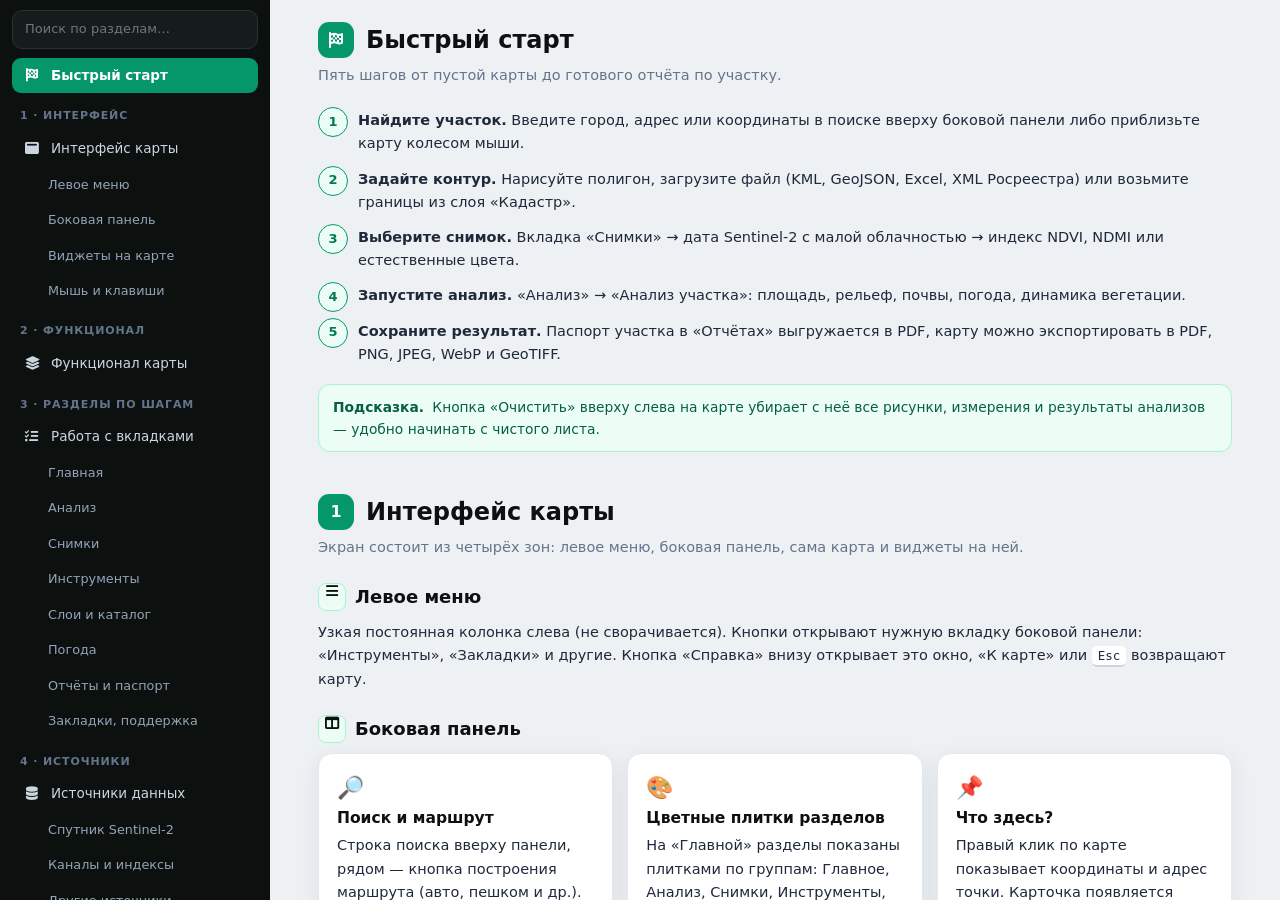
==== help.html @ 12c801a3 "Add files via upload" ====
<!DOCTYPE html>
<html lang="ru">
<head>
<meta charset="UTF-8">
<meta name="viewport" content="width=device-width, initial-scale=1">
<title>Справка — TerraClass</title>
<link rel="stylesheet" href="https://cdnjs.cloudflare.com/ajax/libs/font-awesome/6.4.0/css/all.min.css">
<link rel="stylesheet" href="help.css">
</head>
<body>
<div class="h-layout">

<!-- МЕНЮ ПО БЛОКАМ -->
<nav class="h-nav" id="hNav">
    <div class="h-sbox"><input class="h-search" id="hSearch" type="search" placeholder="Поиск по разделам…" autocomplete="off"></div>
    <a href="#start"><b><i class="fas fa-flag-checkered"></i></b>Быстрый старт</a>
    <div class="h-group">1 · Интерфейс</div>
    <a href="#ui"><b><i class="fas fa-window-maximize"></i></b>Интерфейс карты</a>
    <a class="sub" href="#ui-rail">Левое меню</a>
    <a class="sub" href="#ui-panel">Боковая панель</a>
    <a class="sub" href="#ui-widgets">Виджеты на карте</a>
    <a class="sub" href="#ui-mouse">Мышь и клавиши</a>
    <div class="h-group">2 · Функционал</div>
    <a href="#func"><b><i class="fas fa-layer-group"></i></b>Функционал карты</a>
    <div class="h-group">3 · Разделы по шагам</div>
    <a href="#steps"><b><i class="fas fa-list-check"></i></b>Работа с вкладками</a>
    <a class="sub" href="#st-main">Главная</a>
    <a class="sub" href="#st-analysis">Анализ</a>
    <a class="sub" href="#st-images">Снимки</a>
    <a class="sub" href="#st-tools">Инструменты</a>
    <a class="sub" href="#st-layers">Слои и каталог</a>
    <a class="sub" href="#st-weather">Погода</a>
    <a class="sub" href="#st-reports">Отчёты и паспорт</a>
    <a class="sub" href="#st-bm">Закладки, поддержка</a>
    <div class="h-group">4 · Источники</div>
    <a href="#src"><b><i class="fas fa-database"></i></b>Источники данных</a>
    <a class="sub" href="#src-s2">Спутник Sentinel-2</a>
    <a class="sub" href="#src-bands">Каналы и индексы</a>
    <a class="sub" href="#src-other">Другие источники</a>
    <a class="sub" href="#src-trust">Надёжность</a>
    <div class="h-group">5 · Классификация</div>
    <a href="#cls"><b><i class="fas fa-wheat-awn"></i></b>Классификация</a>
    <div class="h-group">Дополнительно</div>
    <a href="#keys"><b><i class="fas fa-keyboard"></i></b>Горячие клавиши</a>
    <a href="#files"><b><i class="fas fa-file-import"></i></b>Форматы файлов</a>
    <a href="#tips"><b><i class="fas fa-lightbulb"></i></b>Советы и типичные ошибки</a>
    <a href="#faq"><b><i class="fas fa-circle-question"></i></b>Вопросы и ответы</a>
    <a href="#gloss"><b><i class="fas fa-spell-check"></i></b>Словарь терминов</a>
</nav>

<main class="h-main" id="hMain">

<!-- БЫСТРЫЙ СТАРТ -->
<section class="h-sec" id="start">
    <h2><span class="n"><i class="fas fa-flag-checkered"></i></span>Быстрый старт</h2>
    <p class="h-lead">Пять шагов от пустой карты до готового отчёта по участку.</p>
    <ol class="h-steps">
        <li><b>Найдите участок.</b> Введите город, адрес или координаты в поиске вверху боковой панели либо приблизьте карту колесом мыши.</li>
        <li><b>Задайте контур.</b> Нарисуйте полигон, загрузите файл (KML, GeoJSON, Excel, XML Росреестра) или возьмите границы из слоя «Кадастр».</li>
        <li><b>Выберите снимок.</b> Вкладка «Снимки» → дата Sentinel-2 с малой облачностью → индекс NDVI, NDMI или естественные цвета.</li>
        <li><b>Запустите анализ.</b> «Анализ» → «Анализ участка»: площадь, рельеф, почвы, погода, динамика вегетации.</li>
        <li><b>Сохраните результат.</b> Паспорт участка в «Отчётах» выгружается в PDF, карту можно экспортировать в PDF, PNG, JPEG, WebP и GeoTIFF.</li>
    </ol>
    <div class="h-tip"><b>Подсказка.</b> Кнопка «Очистить» вверху слева на карте убирает с неё все рисунки, измерения и результаты анализов — удобно начинать с чистого листа.</div>
</section>

<!-- 1. ИНТЕРФЕЙС -->
<section class="h-sec" id="ui">
    <h2><span class="n">1</span>Интерфейс карты</h2>
    <p class="h-lead">Экран состоит из четырёх зон: левое меню, боковая панель, сама карта и виджеты на ней.</p>

    <h3 class="h-sub" id="ui-rail"><i class="fas fa-bars">&#8203;</i>Левое меню</h3>
    <p>Узкая постоянная колонка слева (не сворачивается). Кнопки открывают нужную вкладку боковой панели: «Инструменты», «Закладки» и другие. Кнопка «Справка» внизу открывает это окно, «К карте» или <kbd>Esc</kbd> возвращают карту.</p>

    <h3 class="h-sub" id="ui-panel"><i class="fas fa-table-columns">&#8203;</i>Боковая панель</h3>
    <div class="h-grid">
        <div class="h-card"><span class="h-ic">🔎</span><h3>Поиск и маршрут</h3><p>Строка поиска вверху панели, рядом — кнопка построения маршрута (авто, пешком и др.). Там, где нет дорог, маршрут достраивается прямой пунктирной линией.</p></div>
        <div class="h-card"><span class="h-ic">🎨</span><h3>Цветные плитки разделов</h3><p>На «Главной» разделы показаны плитками по группам: Главное, Анализ, Снимки, Инструменты, Слои, Каталог данных, Погода. После выбора плитки остаётся стрелка «назад».</p></div>
        <div class="h-card"><span class="h-ic">📌</span><h3>Что здесь?</h3><p>Правый клик по карте показывает координаты и адрес точки. Карточка появляется только для выбранной точки и исчезает при следующем щелчке.</p></div>
        <div class="h-card"><span class="h-ic">💬</span><h3>Подсказки</h3><p>Слайды подсказок закреплены внизу панели, выноски на элементах карты можно отключить («Поддержка» → «Показывать всплывающие подсказки»).</p></div>
    </div>

    <h3 class="h-sub" id="ui-widgets"><i class="fas fa-sliders">&#8203;</i>Виджеты на карте</h3>
    <div class="h-tw"><table>
        <tr><th>Где</th><th>Элемент</th><th>Что делает</th></tr>
        <tr><td>Вверху слева</td><td>Очистить</td><td>Убирает с карты рисунки, измерения, результаты анализов</td></tr>
        <tr><td>Вверху слева</td><td>Рисование, Измерения</td><td>Рисование открывает «Инструменты» → рисование; измерения — длина и площадь по кликам</td></tr>
        <tr><td>Справа</td><td>Подложки</td><td>Базовые карты, спутник, аналитические подложки (в т. ч. индекс пашни)</td></tr>
        <tr><td>Справа</td><td>Шторка</td><td>Делит карту на две части с разными подложками для сравнения</td></tr>
        <tr><td>Справа</td><td>3D / 2D</td><td>Объёмный режим: рельеф, здания OSM, деревья, 3D-модели</td></tr>
        <tr><td>Справа</td><td>Сетка координат, поделиться, полный экран</td><td>Сетка с настраиваемым шагом; ссылка на текущий экстент; полноэкранный режим (боковая панель остаётся доступной)</td></tr>
        <tr><td>Угол карты</td><td>Мини-карта, север, масштаб</td><td>Мини-карта по умолчанию свёрнута; стрелка севера сбрасывает поворот</td></tr>
        <tr><td>У названия города</td><td>Температура и значок погоды</td><td>Текущая погода в центре экстента</td></tr>
    </table></div>

    <h3 class="h-sub" id="ui-mouse"><i class="fas fa-computer-mouse">&#8203;</i>Мышь и клавиши</h3>
    <p>Основное — ниже. Полный список клавиш — в разделе <a href="#keys">«Горячие клавиши»</a>.</p>
    <div class="h-tw"><table>
        <tr><th>Действие</th><th>Результат</th></tr>
        <tr><td>Колесо мыши</td><td>Масштаб</td></tr>
        <tr><td>Правая кнопка (зажать) или <kbd>Shift</kbd> + колесо</td><td>Поворот карты</td></tr>
        <tr><td>Правый клик по карте</td><td>Меню точки: «Что здесь?», координаты</td></tr>
        <tr><td>Правый клик по фигуре</td><td>Меню фигуры: копировать, удалить, экспорт и др.</td></tr>
        <tr><td><kbd>Ctrl</kbd>+<kbd>Z</kbd> / <kbd>Ctrl</kbd>+<kbd>Y</kbd></td><td>Отмена и повтор при рисовании</td></tr>
        <tr><td><kbd>Esc</kbd></td><td>Закрыть справку, паспорт, отменить текущий инструмент</td></tr>
    </table></div>
</section>

<!-- 2. ФУНКЦИОНАЛ -->
<section class="h-sec" id="func">
    <h2><span class="n">2</span>Функционал карты</h2>
    <p class="h-lead">Что можно делать на карте — обзор возможностей. Подробные шаги — в блоке 3.</p>
    <div class="h-grid">
        <div class="h-card"><span class="h-ic">🛰️</span><h3>Спутниковые снимки</h3><p>Sentinel-2 с разрешением 10 м: выбор даты, оценка облачности, естественные цвета, ложные цвета (CIR), скачивание GeoTIFF.</p></div>
        <div class="h-card"><span class="h-ic">🌱</span><h3>Индексы NDVI, NDMI, NBR</h3><p>Состояние растений, влажность и покров. Зоны дифференцированного внесения удобрений и аномальные точки NDVI.</p></div>
        <div class="h-card"><span class="h-ic">⇆</span><h3>Сравнение снимков</h3><p>Две даты рядом, ключевые показатели, график и календарь под каждой половиной.</p></div>
        <div class="h-card"><span class="h-ic">⛰️</span><h3>Рельеф</h3><p>Профиль высот по линии, гипсометрия и уклоны по площади, 3D-режим.</p></div>
        <div class="h-card"><span class="h-ic">🧪</span><h3>Почвенный анализ</h3><p>pH, органический углерод, азот, глина, песок и др. по фигуре: статистика, попиксельный слой, зоны, GeoTIFF.</p></div>
        <div class="h-card"><span class="h-ic">🚜</span><h3>Логистика</h3><p>Буфер вокруг участка, дороги и водоёмы OSM, расстояния до ближайших объектов по прямой и по маршруту.</p></div>
        <div class="h-card"><span class="h-ic">⛅</span><h3>Погода и климат</h3><p>Прогноз на 7 дней, климат за 10 лет, суммы температур, заморозки, роза ветров, анимированный ветер на карте.</p></div>
        <div class="h-card"><span class="h-ic">✏️</span><h3>Рисование</h3><p>Фигуры, линии, значки и текст. Все инструменты работают одинаково: выбрать фигуру → править и добавлять вершины.</p></div>
        <div class="h-card"><span class="h-ic">📐</span><h3>Измерения</h3><p>Длина, площадь, периметр с учётом кривизны Земли.</p></div>
        <div class="h-card"><span class="h-ic">📄</span><h3>Паспорт участка</h3><p>Сводный отчёт: общие сведения, рельеф, почвы, погода, индекс пригодности, выгрузка в PDF.</p></div>
        <div class="h-card"><span class="h-ic">🧮</span><h3>Агрокалькулятор</h3><p>Затраты на семена, удобрения, СЗР, топливо; выручка и прибыль по площади участка.</p></div>
        <div class="h-card"><span class="h-ic">🗺️</span><h3>Свои слои и кадастр</h3><p>WMS, WFS, WMTS/XYZ, ArcGIS, GeoJSON по ссылке; кадастровая карта НСПД.</p></div>
        <div class="h-card"><span class="h-ic">🖨️</span><h3>Экспорт карты</h3><p>PDF (GeoPDF), PNG, JPEG, WebP, GeoTIFF с привязкой; лист, ориентация, разрешение, легенда, масштаб.</p></div>
        <div class="h-card"><span class="h-ic">🔖</span><h3>Закладки и «Поделиться»</h3><p>Сохранение экстента в закладки, ссылка на сайт с центром текущего вида.</p></div>
    </div>
</section>

<!-- 3. ШАГИ ПО ВКЛАДКАМ -->
<section class="h-sec" id="steps">
    <h2><span class="n">3</span>Работа с вкладками — по шагам</h2>
    <p class="h-lead">Порядок действий в каждом разделе боковой панели.</p>

    <h3 class="h-sub" id="st-main"><i>🏠</i>Главная</h3>
    <ol class="h-steps">
        <li>Выберите плитку нужного раздела — откроются его инструменты.</li>
        <li>Стрелка «назад» возвращает к меню плиток.</li>
        <li>«Мои отчёты» — список готовых паспортов, «Поддержка» — обратная связь, «О карте» (в конце списка) — эта справка.</li>
    </ol>

    <h3 class="h-sub" id="st-analysis"><i>📊</i>Анализ</h3>
    <div class="h-card" id="an-site"><h3>Анализ участка</h3>
        <ol class="h-steps">
            <li>Загрузите контур (KML, GeoJSON, Excel, XML Росреестра) или нарисуйте его.</li>
            <li>Проверьте площадь, периметр и число вершин в «Свойствах объекта».</li>
            <li>Нажмите «Запустить анализ участка» — отчёт появится в «Отчётах».</li>
        </ol></div>
    <div class="h-card" id="an-profile"><h3>Профиль рельефа</h3>
        <ol class="h-steps">
            <li>Режим «По линии»: нарисуйте линию — получите график высот, перепад и уклоны, линия окрашивается по крутизне.</li>
            <li>Режим «По площади»: нарисуйте полигон — гипсометрическая кривая, ступени высот и тепловая карта.</li>
            <li>Выгрузите результат в CSV или PNG.</li>
        </ol><p>Данные: Terrarium DEM.</p></div>
    <div class="h-card" id="an-logistics"><h3>Логистика</h3>
        <ol class="h-steps">
            <li>Задайте точку или фигуру и радиус буфера.</li>
            <li>«Буфер и анализ» — дороги и водоёмы OSM внутри буфера.</li>
            <li>«Рассчитать расстояния» — ближайшие дорога и водоём по прямой и по маршруту (OSRM).</li>
        </ol></div>
    <div class="h-card" id="an-soil"><h3>Почвенный анализ</h3>
        <ol class="h-steps">
            <li>Нарисуйте фигуру — слой показателя появится сразу, цвет зависит от значения.</li>
            <li>Выберите показатель (pH, углерод, азот, глина, песок и др.), изучите легенду и графики.</li>
            <li>Задайте число зон для деления поля и скачайте GeoTIFF.</li>
        </ol><p>Данные: ISRIC SoilGrids, 250 м.</p></div>
    <div class="h-card" id="an-shape"><h3>Границы и форма · NDVI-динамика</h3>
        <p>«Границы и форма» — площадь, периметр, габариты, компактность, координаты вершин и адрес. «Динамика NDVI» — отдельный раздел: сравнение NDVI по снимкам за период от посева до сбора урожая с кратким анализом.</p></div>

    <h3 class="h-sub" id="st-images"><i>🛰️</i>Снимки</h3>
    <div class="h-card" id="im-dates"><h3>Снимки (Sentinel-2)</h3>
        <ol class="h-steps">
            <li>Откройте плитку «Снимки» и выберите дату в календаре — слой включается только после выбора даты. Рядом показаны превью и облачность.</li>
            <li>Переключайте естественные цвета и ложные (CIR).</li>
            <li>Нарисуйте область и скачайте цветной GeoTIFF.</li>
        </ol></div>
    <div class="h-card" id="im-ndvi"><h3>NDVI — вегетационный индекс</h3>
        <ol class="h-steps">
            <li>Выберите дату снимка и нарисуйте фигуру. Правка и добавление вершин — как в «Анализе участка»; вершины видны при повторном выборе фигуры.</li>
            <li>Нажмите «Рассчитать по фигуре» — получите статистику индекса и зоны для дифференцированного внесения (число категорий по умолчанию 3, можно изменить).</li>
            <li>Слой зон показывается на карте и скачивается; подложка меняется на обычные снимки Sentinel, чтобы цвета не сливались. В пределах участка отмечаются точки с аномальными выбросами NDVI.</li>
        </ol></div>
    <div class="h-card" id="im-ndmi"><h3>NDMI — влажность растительности</h3>
        <ol class="h-steps">
            <li>Выберите дату и посмотрите превью.</li>
            <li>Нарисуйте область — получите статистику индекса.</li>
            <li>Скачайте GeoTIFF. Низкие значения указывают на засуху и водный стресс.</li>
        </ol></div>
    <div class="h-card" id="im-nbr"><h3>NBR — состояние покрова</h3>
        <ol class="h-steps">
            <li>Выберите дату и область так же, как для NDVI.</li>
            <li>Сравните две даты: индекс показывает динамику сухой биомассы, угнетённых посевов и голой почвы.</li>
        </ol></div>
    <div class="h-card" id="im-change"><h3>Сравнение снимков</h3>
        <ol class="h-steps">
            <li>Выберите две даты — карта делится на две части (шторка).</li>
            <li>Под каждой половиной три ряда: ключевые показатели, график и календарь выбора снимка (кнопка с датой вверху панели).</li>
            <li>Кнопка обновления на каждой половине пересчитывает данные по снимкам.</li>
        </ol></div>

    <h3 class="h-sub" id="st-tools"><i>🧰</i>Инструменты</h3>
    <div class="h-card" id="tl-draw"><h3>Рисование</h3>
        <ol class="h-steps">
            <li>Выберите инструмент (фигура, линия, значок, текст), задайте цвет, толщину и заливку, нарисуйте.</li>
            <li>Выделите фигуру — доступны правка и добавление вершин; перетаскивание перемещает только выделенную.</li>
            <li>Правый клик по фигуре: копировать, удалить, экспорт в векторные форматы, перенос границ в анализы. Загрузка контура — через импорт.</li>
        </ol></div>
    <div class="h-card" id="tl-measure"><h3>Измерения</h3>
        <ol class="h-steps">
            <li>Выберите режим: расстояние, площадь или координаты.</li>
            <li>Ставьте точки кликами; <kbd>Enter</kbd> или двойной клик завершает, <kbd>Backspace</kbd> убирает последнюю точку.</li>
            <li>Результат остаётся на карте до нажатия «Очистить».</li>
        </ol></div>
    <div class="h-card" id="tl-3d"><h3>Настройки 3D</h3>
        <ol class="h-steps">
            <li>Нажмите чёрную кнопку «Включить 3D» — карта приблизится, здания станут объёмными, деревья включатся автоматически.</li>
            <li>Добавьте готовые модели (трактор и др.) или импортируйте GLB/GLTF; выделенную модель можно двигать и вращать вокруг оси.</li>
            <li>Для сравнения с плоской картой включите «Шторку» и переключайте 3D/2D на каждой половине.</li>
        </ol></div>
    <div class="h-card" id="tl-export"><h3>Экспорт карты</h3>
        <ol class="h-steps">
            <li>Выберите формат (PDF, PNG, JPEG, WebP, GeoTIFF), лист, ориентацию и разрешение.</li>
            <li>Отметьте элементы: легенда, масштаб, север, сетка, рамка.</li>
            <li>Проверьте предпросмотр и нажмите «Экспорт».</li>
        </ol></div>
    <div class="h-card" id="tl-agro"><h3>Агрокалькулятор</h3>
        <ol class="h-steps">
            <li>Возьмите площадь с нарисованного участка или введите вручную.</li>
            <li>Укажите статьи затрат: семена, удобрения, средства защиты, топливо и машинное время, прочее.</li>
            <li>Получите выручку и прибыль.</li>
        </ol></div>

    <h3 class="h-sub" id="st-layers"><i>🗺️</i>Слои и каталог данных</h3>
    <div class="h-card" id="ly-cadastre"><h3>Кадастр</h3>
        <ol class="h-steps">
            <li>Включите слой — на карте появятся границы участков и кадастровые номера (НСПД).</li>
            <li>Клик по объекту выделяет его и показывает сведения; <kbd>Ctrl</kbd> + клик выбирает несколько. Участок можно найти по кадастровому номеру.</li>
            <li>Границы можно перенести в разделы анализа или скачать в KML.</li>
        </ol><p>Границы — для ознакомления и не заменяют выписку ЕГРН.</p></div>
    <div class="h-card" id="ly-user"><h3>Свои слои</h3>
        <ol class="h-steps">
            <li>Выберите тип (WMS, WFS, WMTS/XYZ, ArcGIS, GeoJSON), введите название и ссылку.</li>
            <li>Подключённые слои сохраняются в браузере и возвращаются при следующем открытии.</li>
        </ol></div>
    <div class="h-card" id="ly-catalog"><h3>Каталог геоданных</h3>
        <ol class="h-steps">
            <li>Раскройте группу (векторы OSM, снимки, готовые карты) и выберите набор.</li>
            <li>Оформление заказа — в разработке.</li>
        </ol><p>Для аналитических подложек легенда с кратким описанием источника показывается под картой.</p></div>

    <h3 class="h-sub" id="st-weather"><i>⛅</i>Погода</h3>
<p>Нарисуйте участок или оставьте текущий экстент карты и откройте нужную плитку.</p>
    <div class="h-card" id="wx-forecast"><h3>Прогноз погоды</h3>
        <ol class="h-steps">
            <li>Текущая погода и прогноз на 7 дней: температура, осадки, влажность, ветер.</li>
            <li>Отметьте «Анимированный ветер на карте» для визуализации потоков.</li>
        </ol></div>
    <div class="h-card" id="wx-climate"><h3>Климат участка</h3>
        <ol class="h-steps">
            <li>Климатограмма за 10 лет (ERA5): температура и осадки по месяцам.</li>
            <li>ГТК Селянинова показывает степень увлажнения.</li>
        </ol></div>
    <div class="h-card" id="wx-gdd"><h3>Тепло и вегетация</h3>
        <ol class="h-steps">
            <li>Суммы температур выше 5 и 10 °C, период вегетации.</li>
            <li>Список культур, подходящих участку по теплу.</li>
        </ol></div>
    <div class="h-card" id="wx-frost"><h3>Заморозки</h3>
        <ol class="h-steps">
            <li>Безморозный период, даты последнего весеннего и первого осеннего заморозков.</li>
            <li>Риск заморозков по датам.</li>
        </ol></div>
    <div class="h-card" id="wx-wind"><h3>Ветер и окна работ</h3>
        <ol class="h-steps">
            <li>Роза ветров за 10 лет.</li>
            <li>Окна для опрыскивания и полевых работ на 7 дней вперёд.</li>
        </ol></div>

    <h3 class="h-sub" id="st-reports"><i>📄</i>Отчёты и паспорт участка</h3>
    <ol class="h-steps">
        <li>Нажмите на отчёт в списке — паспорт раскроется на всю область карты.</li>
        <li>Если пункт не загрузился, он автоматически перезапросится через небольшую паузу.</li>
        <li>Под мини-картой — выбор даты снимка и кнопка GeoTIFF; для выгрузки используйте PDF и экспорты в шапке.</li>
        <li>«К карте» или <kbd>Esc</kbd> возвращают обычный вид.</li>
    </ol>

    <h3 class="h-sub" id="st-bm"><i>🔖</i>Закладки и поддержка</h3>
    <ol class="h-steps">
        <li>«Сохранить экстент в закладки» запоминает текущий вид карты; клик по закладке возвращает к нему.</li>
        <li>«Поддержка»: форма обратной связи, рекомендации, переход в справку и настройка подсказок.</li>
    </ol>
</section>

<!-- 4. ИСТОЧНИКИ -->
<section class="h-sec" id="src">
    <h2><span class="n">4</span>Источники данных</h2>
    <p class="h-lead">Откуда берутся данные, как давно они существуют и насколько им можно доверять.</p>

    <h3 class="h-sub" id="src-s2"><i>🛰️</i>Спутник Sentinel-2</h3>
    <p>Sentinel-2 — оптическая миссия программы Copernicus Европейского союза и Европейского космического агентства (ESA). Это <b>группировка из нескольких одинаковых спутников</b>, которые снимают сушу в видимом, ближнем и коротковолновом инфракрасном диапазонах. Данные открыты и бесплатны, поэтому на них опирается большая часть мирового мониторинга сельского хозяйства.</p>
    <div class="h-facts">
        <div class="h-fact"><b>10 м</b><span>лучшее разрешение пикселя</span></div>
        <div class="h-fact"><b>13</b><span>спектральных каналов</span></div>
        <div class="h-fact"><b>290 км</b><span>ширина полосы съёмки</span></div>
        <div class="h-fact"><b>5 суток</b><span>повторяемость по экватору для пары спутников</span></div>
        <div class="h-fact"><b>≈786 км</b><span>высота орбиты</span></div>
        <div class="h-fact"><b>≈100 мин</b><span>один виток вокруг Земли</span></div>
    </div>
    <svg class="h-orbit" viewBox="0 0 520 304" role="img" aria-label="Схема орбиты Sentinel-2">
        <defs><radialGradient id="eg" cx="40%" cy="35%"><stop offset="0" stop-color="#34d399"/><stop offset="1" stop-color="#0369a1"/></radialGradient></defs>
        <g transform="translate(0,32)"><ellipse cx="260" cy="125" rx="235" ry="105" fill="none" stroke="#059669" stroke-width="2" stroke-dasharray="6 6" transform="rotate(-12 260 125)"/>
        <circle cx="260" cy="125" r="62" fill="url(#eg)"/>
        <path d="M200 112q30-22 60-6t60 4" fill="none" stroke="#ffffff55" stroke-width="6" stroke-linecap="round"/>
        <g fill="#0c1110"><rect x="448" y="62" width="26" height="11" rx="2"/><rect x="48" y="173" width="26" height="11" rx="2"/></g>
        <g fill="#34d399"><circle cx="461" cy="67" r="4"/><circle cx="61" cy="178" r="4"/></g></g>
        <text x="260" y="16" text-anchor="middle" font-size="13" fill="#64748b">Солнечно-синхронная полярная орбита (наклонение ≈98,6°)</text>
        <text x="260" y="298" text-anchor="middle" font-size="12" fill="#64748b">Два спутника на одной орбите, сдвиг на 180°</text>
    </svg>
    <h3 style="margin:14px 0 6px">Как это устроено</h3>
    <ul>
        <li><b>Орбита.</b> Спутник летит по полярной солнечно-синхронной орбите: проходит над любой точкой в одно и то же местное время (около 10:30 утра). Освещение на снимках разных дат сопоставимо, а тени от облаков минимальны.</li>
        <li><b>Прибор.</b> Мультиспектральная камера MSI работает как «щётка» (pushbroom): полоса шириной 290 км заполняется строка за строкой без механических сканеров.</li>
        <li><b>Группировка.</b> Один спутник возвращается к той же точке за 10 суток, два — за 5; на широте средних широт России снимки бывают чаще за счёт перекрытия полос. Реальная частота пригодных снимков ниже из-за облаков.</li>
        <li><b>Уровни данных.</b> L1C — яркость на верхней границе атмосферы; L2A — отражательная способность поверхности с атмосферной коррекцией. Для индексов предпочтителен L2A.</li>
    </ul>
    <h3 style="margin:14px 0 6px">История миссии</h3>
    <div class="h-tl">
        <div><b>2015, 23 июня</b> — запуск Sentinel-2A ракетой Vega с космодрома Куру (Французская Гвиана).</div>
        <div><b>2017, 7 марта</b> — запуск Sentinel-2B; группировка работает в полном составе, повторяемость сокращается до 5 суток.</div>
        <div><b>2024, 5 сентября</b> — запуск Sentinel-2C (также Vega), который заменяет 2A в рабочей паре; 2A остаётся резервом.</div>
        <div><b>Далее</b> — ESA готовит спутники следующего поколения для поддержания непрерывности наблюдений до 2030-х годов.</div>
    </div>
    <div class="h-note"><b>Важно.</b> Дата снимка — это дата пролёта, а не дата публикации: данные появляются в архиве с задержкой от нескольких часов до пары суток. Свежего снимка на «сегодня» может не быть.</div>

    <h3 class="h-sub" id="src-bands"><i>🌈</i>Каналы и индексы</h3>
    <div class="h-tw bands"><table>
        <tr><th>Канал</th><th>Диапазон</th><th>Длина волны</th><th>Разрешение</th><th>Для чего</th></tr>
        <tr><td><i style="background:#2563eb"></i>B2</td><td>Синий</td><td>490 нм</td><td>10 м</td><td>Вода, атмосфера</td></tr>
        <tr><td><i style="background:#16a34a"></i>B3</td><td>Зелёный</td><td>560 нм</td><td>10 м</td><td>Хлорофилл, естественные цвета</td></tr>
        <tr><td><i style="background:#dc2626"></i>B4</td><td>Красный</td><td>665 нм</td><td>10 м</td><td>Поглощение хлорофиллом</td></tr>
        <tr><td><i style="background:#b91c1c"></i>B5–B7</td><td>Red Edge</td><td>705–783 нм</td><td>20 м</td><td>Состояние растительности</td></tr>
        <tr><td><i style="background:#7c2d12"></i>B8, B8A</td><td>Ближний ИК</td><td>842 / 865 нм</td><td>10 / 20 м</td><td>Биомасса, листовая поверхность</td></tr>
        <tr><td><i style="background:#a16207"></i>B11, B12</td><td>Коротковолновый ИК</td><td>1610 / 2190 нм</td><td>20 м</td><td>Влага, сухая биомасса, почва</td></tr>
        <tr><td><i style="background:#94a3b8"></i>B1, B9, B10</td><td>Аэрозоли, пар, перистые</td><td>443 / 945 / 1375 нм</td><td>60 м</td><td>Атмосферная коррекция</td></tr>
    </table></div>
    <div class="h-tw"><table>
        <tr><th>Индекс</th><th>Формула</th><th>Показывает</th></tr>
        <tr><td>NDVI</td><td><code>(B8 − B4) / (B8 + B4)</code></td><td>Густоту и здоровье растительности: &lt;0,2 — почва и вода, 0,2–0,5 — всходы и слабый покров, &gt;0,6 — развитые посевы</td></tr>
        <tr><td>NDMI</td><td><code>(B8 − B11) / (B8 + B11)</code></td><td>Содержание влаги в листьях, водный стресс</td></tr>
        <tr><td>NBR</td><td><code>(B8 − B12) / (B8 + B12)</code></td><td>Состояние покрова: сухая биомасса, угнетённые посевы, голая почва</td></tr>
        <tr><td>CIR</td><td>B8, B4, B3 → R, G, B</td><td>Ложные цвета: растительность выглядит красной</td></tr>
    </table></div>

    <h3 class="h-sub" id="src-other"><i>🗃️</i>Другие источники</h3>
<p>Карта не хранит собственных баз: нужные данные запрашиваются из открытых сервисов в момент работы. Ниже — что это за сервисы и как они устроены.</p>
<div class="h-card h-src"><h3 id="src-dem">⛰️ Рельеф — Terrarium DEM</h3><p class="h-by">Где используется: профиль рельефа, уклоны, гипсометрия, 3D</p><dl><dt>Что это</dt><dd>Готовая цифровая модель высот, нарезанная на тайлы. Высота зашифрована в цвете пикселя (каналы R, G, B), браузер расшифровывает её и строит график или поверхность.</dd><dt>Откуда</dt><dd>Проект Mapzen собрал модель из нескольких открытых наборов: радарной съёмки SRTM (шаттл Endeavour, февраль 2000 года), ASTER GDEM, национальных моделей США (NED/3DEP), GMTED2010, ETOPO1 для океанов и местных данных отдельных стран. Тайлы лежат в открытом хранилище AWS Open Data.</dd><dt>Разрешение</dt><dd>От ≈30 м в большинстве регионов; детальность зависит от масштаба тайла.</dd><dt>Обновление</dt><dd>Практически не обновляется: основа — съёмка 2000 года.</dd><dt>Ограничения</dt><dd>Не видит современных карьеров, насыпей и дамб. В лесу и застройке показывает верх покрова, а не землю. Вертикальная ошибка — порядка нескольких метров.</dd></dl></div>
<div class="h-card h-src"><h3 id="src-soil">🧪 Почвы — ISRIC SoilGrids</h3><p class="h-by">Где используется: «Почвенный анализ», индекс пригодности</p><dl><dt>Что это</dt><dd>Глобальные карты свойств почвы: pH, органический углерод, общий азот, содержание глины, песка и ила, плотность и др.</dd><dt>Откуда</dt><dd>Международный центр почвенной информации ISRIC (Вагенинген, Нидерланды). Первая версия SoilGrids250m вышла в 2017 году, версия 2.0 — в 2020. Модель обучена методами машинного обучения на сотнях тысяч почвенных профилей из базы WoSIS и на спутниковых и климатических данных. Лицензия CC BY 4.0.</dd><dt>Как получаем</dt><dd>Через сервис WCS: карта запрашивает растр по вашей фигуре в формате GeoTIFF и считает по нему статистику и зоны.</dd><dt>Разрешение</dt><dd>250 м, несколько глубинных слоёв от 0 до 200 см.</dd><dt>Ограничения</dt><dd>Это модельный прогноз, а не измерение на вашем поле. На участке в десятки гектаров всего несколько пикселей, поэтому используйте как ориентир для зонирования и выбора мест отбора проб.</dd></dl></div>
<div class="h-card h-src"><h3 id="src-osm">🛣️ Дороги, водоёмы, здания — OpenStreetMap</h3><p class="h-by">Где используется: логистика, 3D-здания и деревья, базовые карты</p><dl><dt>Что это</dt><dd>Открытая карта мира, которую создают добровольцы по спутниковым снимкам, GPS-трекам и обследованиям.</dd><dt>Откуда</dt><dd>Проект основан в 2004 году Стивом Коуди в Великобритании, сегодня им управляет фонд OpenStreetMap Foundation. Данные распространяются по лицензии ODbL.</dd><dt>Как получаем</dt><dd>Запросы к открытым серверам (Overpass API) по границам буфера или участка: дороги, водоёмы, здания, древесная растительность.</dd><dt>Обновление</dt><dd>Правки попадают в базу за минуты, но полнота зависит от активности местного сообщества.</dd><dt>Ограничения</dt><dd>В сельской местности могут быть пропущены полевые дороги и мелкие пруды; тип покрытия и проезжаемость указаны не везде.</dd></dl></div>
<div class="h-card h-src"><h3 id="src-osrm">🧭 Маршруты — OSRM</h3><p class="h-by">Где используется: построение маршрута, расстояния в логистике</p><dl><dt>Что это</dt><dd>Open Source Routing Machine — открытый движок маршрутизации, который ищет кратчайший путь по дорожному графу.</dd><dt>Откуда</dt><dd>Разработан в 2011 году в Технологическом институте Карлсруэ (Германия), написан на C++ и использует алгоритм сжатых иерархий для быстрого поиска. Граф дорог берётся из OpenStreetMap.</dd><dt>Ограничения</dt><dd>Не учитывает пробки, сезонную распутицу и реальную проходимость грунтовых дорог, поэтому время в пути ориентировочное. Публичный сервер может быть недоступен при высокой нагрузке.</dd></dl></div>
<div class="h-card h-src"><h3 id="src-wx">⛅ Прогноз погоды — Open-Meteo</h3><p class="h-by">Где используется: «Прогноз погоды», «Ветер и окна работ», температура у названия города</p><dl><dt>Что это</dt><dd>Открытый сервис погодных данных (Швейцария, запущен в 2020 году Патриком Зиппенфенигом), с открытым исходным кодом и бесплатным доступом для некоммерческого использования.</dd><dt>Откуда</dt><dd>Сервис объединяет выходные данные моделей национальных метеослужб: ICON (Германия, DWD), GFS (США, NOAA), IFS (европейский центр ECMWF), модели Франции и других стран, и выбирает лучшую для точки.</dd><dt>Обновление</dt><dd>Прогнозы пересчитываются несколько раз в сутки.</dd><dt>Ограничения</dt><dd>Надёжен на 1–3 суток, далее неопределённость быстро растёт. Это модельная сетка (километры), а не измерения метеостанции на вашем поле.</dd></dl></div>
<div class="h-card h-src"><h3 id="src-climate">🌡️ Климат — ERA5 (Copernicus / ECMWF)</h3><p class="h-by">Где используется: климат участка, суммы температур, заморозки, роза ветров, ГТК</p><dl><dt>Что это</dt><dd>Реанализ — «пересчёт» погоды прошлого: модель атмосферы согласуется со всеми доступными наблюдениями (метеостанции, радиозонды, спутники, самолёты) методом ассимиляции данных.</dd><dt>Откуда</dt><dd>Создан Европейским центром среднесрочных прогнозов погоды (ECMWF) для службы Copernicus по изменению климата. Охватывает период с 1940 года по настоящее время с почасовым шагом.</dd><dt>Разрешение</dt><dd>Около 25–30 км по горизонтали; поэтому рядом лежащие участки получают одинаковые значения.</dd><dt>Задержка</dt><dd>Свежие данные появляются примерно через несколько суток.</dd><dt>Ограничения</dt><dd>Не учитывает микроклимат (низины, склоны, лесополосы). Для заморозков и осадков на конкретном поле добавляйте поправку по опыту и данным ближайшей метеостанции.</dd></dl></div>
<div class="h-card h-src"><h3 id="src-cadastre">📜 Кадастр — НСПД</h3><p class="h-by">Где используется: слой «Кадастр», границы и кадастровые номера</p><dl><dt>Что это</dt><dd>Национальная система пространственных данных — государственный сервис Росреестра, заменивший прежнюю публичную кадастровую карту.</dd><dt>Откуда</dt><dd>Сведения Единого государственного реестра недвижимости (ЕГРН): границы земельных участков, кадастровые номера, категории земель и виды разрешённого использования.</dd><dt>Ограничения</dt><dd>Границы в реестре могут не совпадать с фактическим использованием поля; у части участков границы не уточнены и показываются ориентировочно.</dd></dl></div>
<div class="h-card h-src"><h3>🗺️ Подложки и аналитические слои</h3><p class="h-by">Где используется: виджет подложек справа, шторка, легенды</p><dl><dt>Базовые карты и спутник</dt><dd>Растровые тайлы сторонних сервисов (схемы на основе OpenStreetMap, спутниковые мозаики). Год и качество съёмки зависят от региона — на одной карте соседние участки могут быть сняты в разные годы, поэтому для анализа вегетации используйте снимки Sentinel-2 по датам.</dd><dt>Аналитические слои</dt><dd>Готовые тематические карты (например, земной покров и индекс пашни). У каждого слоя под картой показываются легенда и краткое описание источника: кто создал, на каких данных, с каким разрешением.</dd><dt>Свои слои</dt><dd>Любой сервис, который вы подключили сами (WMS, WFS, WMTS/XYZ, ArcGIS, GeoJSON). Надёжность и актуальность определяет поставщик слоя.</dd></dl></div>

    <h3 class="h-sub" id="src-trust"><i>⚖️</i>Надёжность и ограничения</h3>
    <div class="h-tw"><table>
        <tr><th>Данные</th><th>Надёжность</th><th>На что обратить внимание</th></tr>
        <tr><td>Sentinel-2 (снимки, индексы)</td><td><span class="badge b-hi">Высокая</span></td><td>Облака и тени искажают индексы; проверяйте облачность в превью. Смешанные пиксели на границе поля</td></tr>
        <tr><td>Кадастр (НСПД)</td><td><span class="badge b-hi">Высокая</span></td><td>Юридические границы могут не совпадать с фактическими</td></tr>
        <tr><td>Прогноз погоды</td><td><span class="badge b-mid">Средняя</span></td><td>Хорош на 1–3 суток, далее неопределённость растёт</td></tr>
        <tr><td>Климат ERA5</td><td><span class="badge b-mid">Средняя</span></td><td>Усреднён по крупной ячейке; микроклимат участка не учитывает</td></tr>
        <tr><td>Рельеф (DEM)</td><td><span class="badge b-mid">Средняя</span></td><td>Вертикальная ошибка порядка метров; в лесу и застройке показывает верх покрова</td></tr>
        <tr><td>OSM (дороги, водоёмы)</td><td><span class="badge b-mid">Средняя</span></td><td>Возможны пропуски и устаревшие объекты</td></tr>
        <tr><td>SoilGrids</td><td><span class="badge b-low">Ориентировочная</span></td><td>Прогноз модели для ячейки 250 м; не заменяет лабораторный анализ почвы</td></tr>
    </table></div>
    <div class="h-warn"><b>Важно.</b> Результаты предназначены для оценки и планирования. Решения о дозах удобрений и затратах подтверждайте полевым обследованием и агрохимическим анализом.</div>
</section>

<!-- 5. КЛАССИФИКАЦИЯ -->
<section class="h-sec" id="cls">
    <h2><span class="n">5</span>Классификация</h2>
    <div class="h-soon"><span class="h-ic">🌾</span><h3>Раздел в разработке</h3>
    <p style="max-width:560px;margin:8px auto 0">Классификация земной поверхности будет определять типы покрова и пашню по спутниковым снимкам и показывать результат на карте и в паспорте участка. Пока доступен общедоступный слой «Индекс пашни» среди аналитических подложек; суммарные показатели классификации в индексе пригодности остаются пустыми.</p></div>
</section>

<!-- ДОПОЛНИТЕЛЬНО -->
<section class="h-sec" id="keys">
    <h2><span class="n"><i class="fas fa-keyboard"></i></span>Горячие клавиши</h2>
    <p class="h-lead">Клавиши работают, когда курсор не стоит в поле ввода. Для буквенных клавиш раскладка не важна: они привязаны к физическому положению клавиши (на русской раскладке P — «З», C — «С», L — «Д»). На Mac вместо <kbd>Ctrl</kbd> используйте <kbd>⌘</kbd>.</p>
<h3 class="h-sub" style="font-size:16px">Общие</h3>
<div class="h-tw"><table>
<tr><th style="width:42%">Клавиши</th><th>Действие</th></tr>
<tr><td><kbd>Esc</kbd></td><td>Закрыть справку, паспорт участка, контекстное меню карты; отменить активный инструмент; закрыть обзорные подсказки</td></tr>
<tr><td><kbd>Enter</kbd> в поиске</td><td>Найти введённый адрес, город или координаты</td></tr>
<tr><td><kbd>Enter</kbd> в поле маршрута</td><td>Построить маршрут между заданными точками</td></tr>
<tr><td><kbd>Esc</kbd> при выборе точки маршрута</td><td>Отменить выбор точки на карте</td></tr>
</table></div>
<h3 class="h-sub" style="font-size:16px">Рисование контура участка (раздел «Анализ участка»)</h3>
<div class="h-tw"><table>
<tr><th style="width:42%">Клавиши</th><th>Действие</th></tr>
<tr><td><kbd>P</kbd></td><td>Полигон</td></tr>
<tr><td><kbd>C</kbd></td><td>Круг</td></tr>
<tr><td><kbd>L</kbd></td><td>Линия</td></tr>
<tr><td><kbd>Enter</kbd></td><td>Завершить текущую фигуру</td></tr>
<tr><td><kbd>Backspace</kbd></td><td>Удалить последнюю поставленную точку</td></tr>
<tr><td><kbd>Esc</kbd></td><td>Отменить рисование и выйти из инструмента</td></tr>
</table></div>
<div class="h-note"><b>Когда не работают.</b> Буквенные клавиши P, C, L отключены в 3D-режиме, при открытом паспорте участка, если карта не видна на экране и при зажатых <kbd>Ctrl</kbd>, <kbd>Alt</kbd> или <kbd>Shift</kbd>.</div>
<h3 class="h-sub" style="font-size:16px">Инструмент «Рисование» (фигуры, значки, текст)</h3>
<div class="h-tw"><table>
<tr><th style="width:42%">Клавиши</th><th>Действие</th></tr>
<tr><td><kbd>Enter</kbd></td><td>Завершить фигуру</td></tr>
<tr><td><kbd>Backspace</kbd></td><td>Удалить последнюю точку</td></tr>
<tr><td><kbd>Delete</kbd></td><td>Удалить выделенный объект (когда инструмент не выбран)</td></tr>
<tr><td><kbd>Esc</kbd></td><td>Отключить инструмент рисования</td></tr>
<tr><td><kbd>Ctrl</kbd> + <kbd>Z</kbd></td><td>Отменить действие</td></tr>
<tr><td><kbd>Ctrl</kbd> + <kbd>Y</kbd> или <kbd>Ctrl</kbd> + <kbd>Shift</kbd> + <kbd>Z</kbd></td><td>Повторить отменённое</td></tr>
</table></div>
<p style="font-size:13px;color:var(--muted)">Отмена и повтор работают, пока открыта вкладка рисования.</p>
<h3 class="h-sub" style="font-size:16px">Измерения</h3>
<div class="h-tw"><table>
<tr><th style="width:42%">Клавиши</th><th>Действие</th></tr>
<tr><td><kbd>Enter</kbd> или двойной клик</td><td>Завершить измерение длины или площади</td></tr>
<tr><td><kbd>Backspace</kbd></td><td>Убрать последнюю точку</td></tr>
<tr><td><kbd>Esc</kbd></td><td>Остановить измерение</td></tr>
</table></div>
<h3 class="h-sub" style="font-size:16px">Профиль рельефа</h3>
<div class="h-tw"><table>
<tr><th style="width:42%">Клавиши</th><th>Действие</th></tr>
<tr><td><kbd>Enter</kbd></td><td>Построить профиль по нарисованной линии</td></tr>
<tr><td><kbd>Esc</kbd></td><td>Сбросить построение</td></tr>
</table></div>
<h3 class="h-sub" style="font-size:16px">3D-режим</h3>
<div class="h-tw"><table>
<tr><th style="width:42%">Клавиши</th><th>Действие</th></tr>
<tr><td><kbd>Delete</kbd></td><td>Удалить выделенную 3D-модель</td></tr>
<tr><td><kbd>Esc</kbd></td><td>Снять выделение с модели или отменить размещение новой</td></tr>
<tr><td>Левая кнопка мыши</td><td>Сдвиг карты</td></tr>
<tr><td>Правая кнопка или <kbd>Ctrl</kbd> + левая</td><td>Поворот и наклон сцены</td></tr>
<tr><td>Колесо мыши</td><td>Масштаб</td></tr>
</table></div>
<h3 class="h-sub" style="font-size:16px">Мышь и прочее</h3>
<div class="h-tw"><table>
<tr><th style="width:42%">Клавиши</th><th>Действие</th></tr>
<tr><td>Колесо мыши</td><td>Масштаб карты</td></tr>
<tr><td><kbd>Shift</kbd> + колесо</td><td>Поворот карты (стрелка севера возвращает север вверх)</td></tr>
<tr><td><kbd>Ctrl</kbd> + клик по участку кадастра</td><td>Выбрать несколько объектов; повторный клик убирает объект из выбора</td></tr>
<tr><td>Правый клик по карте или фигуре</td><td>Контекстное меню: «Что здесь?», маршрут, закладка, копирование, экспорт</td></tr>
<tr><td><kbd>←</kbd> / <kbd>→</kbd> в обзорных подсказках</td><td>Предыдущий и следующий слайд</td></tr>
</table></div>
<div class="h-tip"><b>Подсказка.</b> Пока страница «захватывает» прокрутку над картой, клавиши <kbd>PageUp</kbd>, <kbd>PageDown</kbd>, <kbd>Home</kbd>, <kbd>End</kbd>, <kbd>Пробел</kbd> и стрелки вверх и вниз не прокручивают страницу, чтобы случайно не уйти с карты. Для перехода к каталогу ниже используйте клик мышью.</div>
</section>

<section class="h-sec" id="files">
    <h2><span class="n"><i class="fas fa-file-import"></i></span>Форматы файлов</h2>
    <div class="h-tw"><table>
        <tr><th>Операция</th><th>Форматы</th></tr>
        <tr><td>Импорт контуров</td><td>KML, GeoJSON, Excel (координаты), XML Росреестра</td></tr>
        <tr><td>Экспорт контуров и зон</td><td>KML, GeoJSON и другие векторные форматы (меню фигуры)</td></tr>
        <tr><td>Растры</td><td>GeoTIFF (снимки, почвенные слои)</td></tr>
        <tr><td>Карта целиком</td><td>PDF (GeoPDF), PNG, JPEG, WebP, GeoTIFF</td></tr>
        <tr><td>Графики и таблицы</td><td>PNG, CSV</td></tr>
        <tr><td>3D-модели</td><td>GLB, GLTF</td></tr>
    </table></div>
</section>

<section class="h-sec" id="tips">
    <h2><span class="n"><i class="fas fa-lightbulb"></i></span>Советы и типичные ошибки</h2>
    <ul>
        <li>Выбирайте снимки с облачностью до 10 % над участком, особенно для сравнения дат.</li>
        <li>Для оценки вегетации сравнивайте одну и ту же фазу развития в разные годы, а не соседние месяцы.</li>
        <li>Рисуйте контур по границе поля с небольшим отступом внутрь, чтобы исключить смешанные пиксели с дорогами и лесополосами.</li>
        <li>Если слой не отображается — проверьте, выбрана ли дата в календаре и не включён ли режим 3D, где рисование недоступно.</li>
        <li>Если данные не загрузились, подождите: паспорт участка повторит запрос сам.</li>
        <li>Слабый интернет замедляет подложки и снимки — уменьшите масштаб или отключите лишние слои.</li>
    </ul>
</section>

<section class="h-sec" id="faq">
    <h2><span class="n"><i class="fas fa-circle-question"></i></span>Вопросы и ответы</h2>
    <details class="h-q"><summary>Почему на снимке нет моей сегодняшней даты?</summary><p>Спутник пролетает над участком раз в несколько суток, а данные публикуются с задержкой. В календаре доступны только даты фактической съёмки.</p></details>
    <details class="h-q"><summary>Почему NDVI на разных датах резко отличается?</summary><p>Причины — фаза развития, облака и тени, уборка урожая, вспашка. Сверяйте результат с превью снимка.</p></details>
    <details class="h-q"><summary>Можно ли доверять почвенному анализу?</summary><p>Как ориентиру для зонирования и планирования отбора проб. Для точных доз удобрений нужен лабораторный анализ.</p></details>
    <details class="h-q"><summary>Где сохраняются мои слои и закладки?</summary><p>В браузере на вашем устройстве. При очистке данных браузера или смене устройства они не переносятся.</p></details>
    <details class="h-q"><summary>Как сравнить 3D и плоскую карту?</summary><p>Включите «Шторку» и переключайте режим 3D/2D отдельно на каждой половине.</p></details>
    <details class="h-q"><summary>Как сообщить об ошибке?</summary><p>Вкладка «Поддержка» → форма обратной связи.</p></details>
</section>

<section class="h-sec" id="gloss">
    <h2><span class="n"><i class="fas fa-spell-check"></i></span>Словарь терминов</h2>
    <div class="h-tw"><table>
        <tr><th>Термин</th><th>Значение</th></tr>
        <tr><td>Экстент</td><td>Видимая область карты</td></tr>
        <tr><td>Подложка</td><td>Фоновый слой карты (схема, спутник, аналитическая)</td></tr>
        <tr><td>Пиксель 10 м</td><td>Квадрат 10×10 м на местности — наименьшая деталь снимка Sentinel-2</td></tr>
        <tr><td>Облачность</td><td>Доля снимка, закрытая облаками</td></tr>
        <tr><td>Реанализ</td><td>Согласованный пересчёт прошлой погоды моделью по наблюдениям</td></tr>
        <tr><td>ГТК</td><td>Гидротермический коэффициент Селянинова — показатель увлажнения</td></tr>
        <tr><td>Дифференцированное внесение</td><td>Разные дозы удобрений на разных зонах поля</td></tr>
        <tr><td>Гипсометрическая кривая</td><td>Распределение площади участка по высотам</td></tr>
        <tr><td>GeoTIFF</td><td>Растровое изображение с пространственной привязкой</td></tr>
    </table></div>
    <div class="h-foot">TerraClass · справка обновляется вместе с функционалом карты. Нашли неточность — напишите через «Поддержка».</div>
</section>
</main>
</div>
<button class="h-top" id="hTop" title="Наверх"><i class="fas fa-arrow-up"></i></button>
<script>
(function () {
    var main = document.getElementById('hMain'), nav = document.getElementById('hNav'), top = document.getElementById('hTop');
    var links = [].slice.call(nav.querySelectorAll('a')), secs = links.map(function (a) { return document.getElementById(a.getAttribute('href').slice(1)); });
    var last = -1;
    function centerNav(a) {
        var nr = nav.getBoundingClientRect(), ar = a.getBoundingClientRect();
        if (nav.scrollHeight > nav.clientHeight + 2) nav.scrollTo({ top: nav.scrollTop + ar.top - nr.top - nav.clientHeight / 2 + ar.height / 2, behavior: 'smooth' });
        else nav.scrollTo({ left: nav.scrollLeft + ar.left - nr.left - nav.clientWidth / 2 + ar.width / 2, behavior: 'smooth' });
    }
    function spy() {
        var cur = 0;
        secs.forEach(function (s, i) { if (s && s.getBoundingClientRect().top - main.getBoundingClientRect().top <= 90) cur = i; });
        links.forEach(function (a, i) { a.classList.toggle('on', i === cur); });
        if (cur !== last) { last = cur; centerNav(links[cur]); }
        top.classList.toggle('show', main.scrollTop > 500);
    }
    main.addEventListener('scroll', spy); spy();
    window.addEventListener('message', function (e) { if (e.data && e.data.gcHelpGoto) go(e.data.gcHelpGoto); });
    if (location.hash.length > 1) setTimeout(function () { go(location.hash.slice(1)); }, 50);
    function go(id) { var s = document.getElementById(id); if (s) main.scrollTo({ top: main.scrollTop + s.getBoundingClientRect().top - main.getBoundingClientRect().top - 8, behavior: 'smooth' }); }
    links.forEach(function (a) { a.addEventListener('click', function (e) { e.preventDefault(); go(a.getAttribute('href').slice(1)); }); });
    top.addEventListener('click', function () { main.scrollTo({ top: 0, behavior: 'smooth' }); });
    document.getElementById('hSearch').addEventListener('input', function () {
        var q = this.value.trim().toLowerCase();
        links.forEach(function (a, i) { var s = secs[i]; a.classList.toggle('hide', !!q && !(s && (s.textContent.toLowerCase().indexOf(q) > -1 || a.textContent.toLowerCase().indexOf(q) > -1))); });
    });
})();
</script>
</body>
</html>
---- help.css ----
/* Справка TerraClass: стили отдельной страницы help.html (подключается в окно справки через iframe) */
:root {
    --bg: #eef1f4; --card: #ffffff; --card2: #f8fafc; --line: #e2e8f0; --ink: #1e293b; --dark: #0c1110; --muted: #64748b;
    --green: #059669; --green-d: #047857; --mint: #34d399; --soft: #ecfdf5; --softline: #a7f3d0; --gold: #d97706;
    --warn-bg: #fffbeb; --warn-t: #92400e; --blue: #0ea5e9; --r: 14px; --shadow: 0 6px 22px rgba(15,23,42,.08);
}
* { box-sizing: border-box; }
html, body { height: 100%; margin: 0; }
body { font: 14.5px/1.6 'Segoe UI', system-ui, -apple-system, Roboto, Arial, sans-serif; color: var(--ink); background: var(--bg); overflow: hidden; display: flex; flex-direction: column; }
a { color: var(--green-d); }
h1, h2, h3, h4 { margin: 0; line-height: 1.25; color: var(--dark); }
p { margin: 0 0 10px; }
ul, ol { margin: 0 0 10px; padding-left: 20px; }
li { margin: 3px 0; }
code, kbd { font: 12.5px/1 ui-monospace, Consolas, monospace; background: #e8edf2; border-radius: 5px; padding: 2px 6px; }
kbd { border-bottom: 2px solid #cbd5e1; background: #fff; }

.h-layout { flex: 1; min-height: 0; height: 100%; display: grid; grid-template-columns: 270px minmax(0, 1fr); }

/* боковое меню */
.h-nav { background: var(--dark); color: #cbd5e1; padding: 0 12px 24px; overflow-y: auto; scrollbar-width: none; }
.h-nav::-webkit-scrollbar { display: none; }
.h-search:focus { border-color: var(--green); }
.h-group { margin: 14px 8px 6px; font-size: 11px; letter-spacing: .08em; text-transform: uppercase; color: #64748b; font-weight: 700; }
.h-nav a { display: flex; align-items: center; gap: 9px; padding: 7px 10px; margin: 1px 0; border-radius: 9px; color: #cbd5e1; text-decoration: none; font-size: 13.5px; transition: background .15s, color .15s; }
.h-nav a:hover { background: #1a2321; color: #fff; }
.h-nav a.on { background: var(--green); color: #fff; font-weight: 600; }
.h-nav a.sub { padding-left: 36px; font-size: 12.8px; color: #94a3b8; }
.h-nav a.sub.on { color: #fff; }
.h-nav a b { width: 20px; text-align: center; font-weight: 400; }
.h-nav a.hide { display: none; }

/* контент */
.h-main { --pad: clamp(16px, 4vw, 48px); overflow-y: auto; scroll-behavior: smooth; padding: 0 var(--pad) 60px; }


.h-sec { scroll-margin-top: 14px; padding: 22px 0 8px; max-width: 1020px; }
.h-sec > h2 { display: flex; align-items: center; gap: 12px; font-size: 24px; margin-bottom: 6px; }
.h-sec > h2 .n { width: 36px; height: 36px; border-radius: 11px; display: grid; place-items: center; background: var(--green); color: #fff; font-size: 16px; flex: none; }
.h-lead { color: var(--muted); margin-bottom: 16px; max-width: 760px; }
.h-sub { scroll-margin-top: 14px; margin: 24px 0 10px; font-size: 18px; display: flex; align-items: center; gap: 9px; }
.h-sub i { font-style: normal; width: 28px; height: 28px; border-radius: 8px; display: grid; place-items: center; background: var(--soft); border: 1px solid var(--softline); font-size: 14px; }

.h-card { background: var(--card); border: 1px solid var(--line); border-radius: var(--r); padding: 16px 18px; box-shadow: var(--shadow); margin: 0 0 14px; }
.h-card h3 { font-size: 15.5px; margin-bottom: 6px; }
.h-grid { display: grid; gap: 14px; grid-template-columns: repeat(auto-fill, minmax(260px, 1fr)); margin-bottom: 14px; }
.h-grid .h-card { margin: 0; }
.h-ic { font-size: 22px; margin-bottom: 4px; display: block; }

.h-note, .h-warn, .h-tip { border-radius: 12px; padding: 11px 14px; margin: 12px 0; font-size: 13.8px; border: 1px solid; }
.h-note { background: #f0f9ff; border-color: #bae6fd; color: #0c4a6e; }
.h-tip { background: var(--soft); border-color: var(--softline); color: #065f46; }
.h-warn { background: var(--warn-bg); border-color: #fde68a; color: var(--warn-t); }
.h-note b, .h-tip b, .h-warn b { margin-right: 4px; }

/* шаги */
ol.h-steps { list-style: none; counter-reset: s; padding: 0; margin: 8px 0 12px; }
ol.h-steps li { counter-increment: s; position: relative; padding: 6px 0 6px 40px; margin: 0; min-height: 34px; }
ol.h-steps li::before { content: counter(s); position: absolute; left: 0; top: 4px; width: 28px; height: 28px; border-radius: 50%; display: grid; place-items: center; background: var(--soft); border: 1.5px solid var(--green); color: var(--green-d); font-weight: 700; font-size: 13px; }

/* таблицы */
.h-tw { overflow-x: auto; margin: 10px 0 14px; border: 1px solid var(--line); border-radius: 12px; background: var(--card); }
table { border-collapse: collapse; width: 100%; font-size: 13.5px; }
th, td { padding: 9px 12px; text-align: left; vertical-align: top; border-bottom: 1px solid var(--line); }
th { background: var(--card2); font-size: 12px; text-transform: uppercase; letter-spacing: .04em; color: var(--muted); white-space: nowrap; }
tr:last-child td { border-bottom: 0; }
.badge { display: inline-block; padding: 2px 9px; border-radius: 99px; font-size: 12px; font-weight: 600; white-space: nowrap; }
.b-hi { background: #d1fae5; color: #065f46; } .b-mid { background: #fef3c7; color: #92400e; } .b-low { background: #fee2e2; color: #991b1b; }

/* спутник: ключевые цифры и орбита */
.h-facts { display: grid; gap: 10px; grid-template-columns: repeat(auto-fit, minmax(150px, 1fr)); margin: 12px 0 16px; }
.h-fact { background: linear-gradient(160deg, #0c1110, #12332a); color: #fff; border-radius: 13px; padding: 14px; }
.h-fact b { display: block; font-size: 24px; color: var(--mint); line-height: 1.1; }
.h-fact span { font-size: 12.5px; color: #cbd5e1; }
.h-orbit { display: block; margin: 8px auto 6px; max-width: 520px; width: 100%; }
.h-tl { position: relative; margin: 10px 0 14px; padding-left: 22px; border-left: 2px solid var(--softline); }
.h-tl div { position: relative; margin: 0 0 12px; }
.h-tl div::before { content: ''; position: absolute; left: -29px; top: 5px; width: 12px; height: 12px; border-radius: 50%; background: var(--green); border: 2px solid #fff; box-shadow: 0 0 0 1.5px var(--green); }
.h-tl b { color: var(--green-d); }
.bands i { display: inline-block; width: 11px; height: 11px; border-radius: 3px; margin-right: 6px; vertical-align: -1px; }

details.h-q { background: var(--card); border: 1px solid var(--line); border-radius: 12px; padding: 0 14px; margin: 0 0 8px; }
details.h-q summary { cursor: pointer; padding: 11px 0; font-weight: 600; }
details.h-q[open] { border-color: var(--softline); }
.h-soon { text-align: center; padding: 26px 18px; border: 2px dashed var(--softline); border-radius: var(--r); background: var(--soft); }
.h-foot { margin-top: 36px; padding-top: 16px; border-top: 1px solid var(--line); color: var(--muted); font-size: 13px; }
.h-top { position: fixed; right: 22px; bottom: 22px; width: 42px; height: 42px; border-radius: 50%; border: 0; background: var(--green); color: #fff; font-size: 18px; cursor: pointer; box-shadow: var(--shadow); opacity: 0; pointer-events: none; transition: opacity .2s; }
.h-top.show { opacity: 1; pointer-events: auto; }
mark { background: #fde68a; border-radius: 3px; }

@media (max-width: 860px) {
    .h-layout { grid-template-columns: 1fr; grid-template-rows: auto 1fr; }
    .h-nav { display: flex; gap: 6px; overflow-x: auto; padding: 10px; white-space: nowrap; }
    .h-group, .h-nav a.sub { display: none; }
    .h-nav a { flex: none; background: #1a2321; }
    }
@media print { body { overflow: visible; display: block; height: auto; } .h-nav, .h-top { display: none; } .h-layout { display: block; } .h-main { overflow: visible; } }

/* карточки источников */
.h-src .h-by { color: var(--green-d); font-size: 12.8px; font-weight: 600; margin: -2px 0 8px; }
.h-src dl { display: grid; grid-template-columns: 130px 1fr; gap: 6px 14px; margin: 0; }
.h-src dt { font-weight: 600; color: var(--muted); font-size: 13px; }
.h-src dd { margin: 0; }
@media (max-width: 640px) { .h-src dl { grid-template-columns: 1fr; gap: 0; } .h-src dd { margin-bottom: 8px; } }

/* поиск закреплён над меню */
.h-sbox { position: sticky; top: 0; z-index: 2; background: var(--dark); padding: 10px 0 8px; }
.h-search { display: block; width: 100%; padding: 8px 12px; border-radius: 10px; border: 1px solid #263238; background: #151c1b; color: #e2e8f0; font: inherit; font-size: 13px; outline: none; }
.h-search:focus { border-color: var(--green); }
@media (max-width: 860px) { .h-nav { padding: 0 10px; align-items: center; } .h-sbox { position: static; flex: none; padding: 8px 0; } .h-search { width: 170px; } }
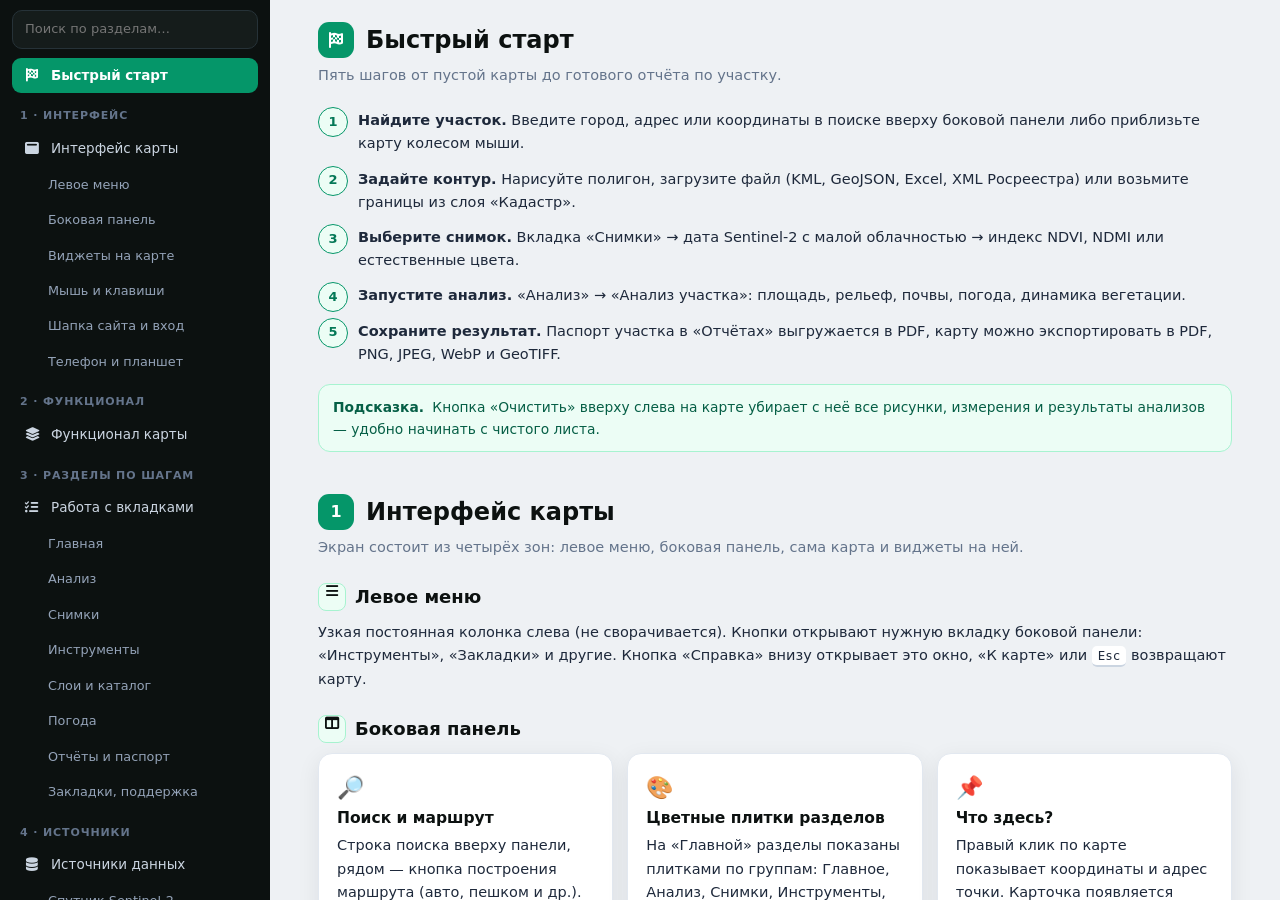
==== commit f4465f50: "Add files via upload" ====
--- a/help.html
+++ b/help.html
@@ -20,6 +20,8 @@
     <a class="sub" href="#ui-panel">Боковая панель</a>
     <a class="sub" href="#ui-widgets">Виджеты на карте</a>
     <a class="sub" href="#ui-mouse">Мышь и клавиши</a>
+    <a class="sub" href="#ui-site">Шапка сайта и вход</a>
+    <a class="sub" href="#ui-mobile">Телефон и планшет</a>
     <div class="h-group">2 · Функционал</div>
     <a href="#func"><b><i class="fas fa-layer-group"></i></b>Функционал карты</a>
     <div class="h-group">3 · Разделы по шагам</div>
@@ -84,11 +86,13 @@
     <div class="h-tw"><table>
         <tr><th>Где</th><th>Элемент</th><th>Что делает</th></tr>
         <tr><td>Вверху слева</td><td>Очистить</td><td>Убирает с карты рисунки, измерения, результаты анализов</td></tr>
-        <tr><td>Вверху слева</td><td>Рисование, Измерения</td><td>Рисование открывает «Инструменты» → рисование; измерения — длина и площадь по кликам</td></tr>
+        <tr><td>Вверху слева</td><td>Обучающий курс (значок шапочки выпускника)</td><td>Правее «Площади». Запускает пошаговый обзор интерфейса карты; текст появляется при наведении</td></tr>
+        <tr><td>Вверху слева</td><td>Рисование, Длина, Площадь</td><td>Рисование открывает «Инструменты» → рисование; «Длина» и «Площадь» — отдельные кнопки, замер включается сразу, точки ставятся кликами</td></tr>
         <tr><td>Справа</td><td>Подложки</td><td>Базовые карты, спутник, аналитические подложки (в т. ч. индекс пашни)</td></tr>
         <tr><td>Справа</td><td>Шторка</td><td>Делит карту на две части с разными подложками для сравнения</td></tr>
         <tr><td>Справа</td><td>3D / 2D</td><td>Объёмный режим: рельеф, здания OSM, деревья, 3D-модели</td></tr>
         <tr><td>Справа</td><td>Сетка координат, поделиться, полный экран</td><td>Сетка с настраиваемым шагом; ссылка на текущий экстент; полноэкранный режим (боковая панель остаётся доступной)</td></tr>
+        <tr><td>На телефоне</td><td>Кнопка «Виджеты карты» (справа вверху)</td><td>Раскрывает все виджеты в одном месте: поиск, маршрут, моё местоположение, стрелка севера, рисование, длина, площадь, подложки, шторка, сетка, 3D</td></tr>
         <tr><td>Угол карты</td><td>Мини-карта, север, масштаб</td><td>Мини-карта по умолчанию свёрнута; стрелка севера сбрасывает поворот</td></tr>
         <tr><td>У названия города</td><td>Температура и значок погоды</td><td>Текущая погода в центре экстента</td></tr>
     </table></div>
@@ -104,6 +108,25 @@
         <tr><td><kbd>Ctrl</kbd>+<kbd>Z</kbd> / <kbd>Ctrl</kbd>+<kbd>Y</kbd></td><td>Отмена и повтор при рисовании</td></tr>
         <tr><td><kbd>Esc</kbd></td><td>Закрыть справку, паспорт, отменить текущий инструмент</td></tr>
     </table></div>
+
+    <h3 class="h-sub" id="ui-site"><i class="fas fa-id-badge">&#8203;</i>Шапка сайта и вход</h3>
+    <p>Чёрная шапка закреплена вверху страницы и не пропадает при прокрутке. Колесо мыши над картой масштабирует карту, а между блоками сайта переходят кнопками шапки.</p>
+    <div class="h-tw"><table>
+        <tr><th>Элемент</th><th>Что делает</th></tr>
+        <tr><td>Главная, Карта, Каталог данных, Возможности, Как это работает, Данные, Вопросы и контакты</td><td>Переход к нужному блоку сайта; активный блок подсвечивается. «Карта» открывает рабочую область с картой</td></tr>
+        <tr><td>Полный анализ</td><td>Зелёная кнопка: ведёт к карте для запуска анализа участка с паспортом (одноимённая кнопка на главной ещё и открывает вкладку «Анализ»). Первые три паспорта бесплатны</td></tr>
+        <tr><td>Значок человека (справа)</td><td>Вход и регистрация. Сейчас это заглушка: окно сообщает, что личный кабинет в разработке. После запуска аккаунт позволит хранить отчёты и закладки на любом устройстве</td></tr>
+        <tr><td>Кнопка «Справка» на главной</td><td>Открывает карту вместе с этим окном справки</td></tr>
+    </table></div>
+    <div class="h-note"><b>Пока без аккаунта.</b> Слои, закладки и настройки подсказок хранятся в вашем браузере. Демо-отчёт доступен всем без регистрации.</div>
+
+    <h3 class="h-sub" id="ui-mobile"><i class="fas fa-mobile-screen">&#8203;</i>Телефон и планшет</h3>
+    <ul>
+        <li>На узком экране карта занимает весь экран, а боковая панель превращается в выдвижную шторку снизу: потяните её вверх, чтобы раскрыть, или вниз, чтобы свернуть.</li>
+        <li>Меню разделов («Главное», «Анализ», «Снимки» и др.) расположено внизу экрана, меню сайта открывается кнопкой с тремя полосками в шапке.</li>
+        <li>Виджеты карты собраны в одну кнопку «Виджеты карты» справа вверху; мини-карта и полноэкранный режим на телефоне отключены.</li>
+        <li>Справка на телефоне показывает меню разделов горизонтальной лентой сверху.</li>
+    </ul>
 </section>
 
 <!-- 2. ФУНКЦИОНАЛ -->
@@ -124,6 +147,10 @@
         <div class="h-card"><span class="h-ic">🧮</span><h3>Агрокалькулятор</h3><p>Затраты на семена, удобрения, СЗР, топливо; выручка и прибыль по площади участка.</p></div>
         <div class="h-card"><span class="h-ic">🗺️</span><h3>Свои слои и кадастр</h3><p>WMS, WFS, WMTS/XYZ, ArcGIS, GeoJSON по ссылке; кадастровая карта НСПД.</p></div>
         <div class="h-card"><span class="h-ic">🖨️</span><h3>Экспорт карты</h3><p>PDF (GeoPDF), PNG, JPEG, WebP, GeoTIFF с привязкой; лист, ориентация, разрешение, легенда, масштаб.</p></div>
+        <div class="h-card"><span class="h-ic">🧭</span><h3>Матрица расстояний</h3><p>Расстояния и время в пути по дорогам между наборами точек «Откуда» и «Куда», стоимость перевозки и экспорт в Excel.</p></div>
+        <div class="h-card"><span class="h-ic">🧱</span><h3>Объекты на карте</h3><p>Список всего нарисованного и загруженного за сеанс: площадь, длина, показ на карте, переименование и удаление.</p></div>
+        <div class="h-card"><span class="h-ic">🟫</span><h3>Почвенная карта</h3><p>Векторная карта почв масштаба 1:2,5 млн: контуры и коды почв, прозрачность, легенда.</p></div>
+        <div class="h-card"><span class="h-ic">🎓</span><h3>Обучающий курс</h3><p>Короткий пошаговый тур по интерфейсу карты и всплывающие подсказки в углу карты.</p></div>
         <div class="h-card"><span class="h-ic">🔖</span><h3>Закладки и «Поделиться»</h3><p>Сохранение экстента в закладки, ссылка на сайт с центром текущего вида.</p></div>
     </div>
 </section>
@@ -143,15 +170,15 @@
     <h3 class="h-sub" id="st-analysis"><i>📊</i>Анализ</h3>
     <div class="h-card" id="an-site"><h3>Анализ участка</h3>
         <ol class="h-steps">
-            <li>Загрузите контур (KML, GeoJSON, Excel, XML Росреестра) или нарисуйте его.</li>
+            <li>Загрузите контур значком загрузки рядом с инструментами рисования (KML, GeoJSON, Excel, XML Росреестра) или нарисуйте его.</li>
             <li>Проверьте площадь, периметр и число вершин в «Свойствах объекта».</li>
             <li>Нажмите «Запустить анализ участка» — отчёт появится в «Отчётах».</li>
         </ol></div>
     <div class="h-card" id="an-profile"><h3>Профиль рельефа</h3>
         <ol class="h-steps">
-            <li>Режим «По линии»: нарисуйте линию — получите график высот, перепад и уклоны, линия окрашивается по крутизне.</li>
-            <li>Режим «По площади»: нарисуйте полигон — гипсометрическая кривая, ступени высот и тепловая карта.</li>
-            <li>Выгрузите результат в CSV или PNG.</li>
+            <li>Режим «По линии»: выберите инструмент «Линия» и нарисуйте линию — получите график высот, перепад и уклоны, линия окрашивается по крутизне.</li>
+            <li>Режим «По площади»: выберите «Полигон», «Прямоуг.» или «Круг» (или «Выбрать» готовую фигуру) — гипсометрическая кривая, ступени высот и тепловая карта.</li>
+            <li>Выгрузите результат в CSV или PNG кнопками панели. Правый клик по построенной линии или полигону на карте — меню «Скачать CSV», «Скачать график PNG» и «Скачать GeoTIFF (высоты)».</li>
         </ol><p>Данные: Terrarium DEM.</p></div>
     <div class="h-card" id="an-logistics"><h3>Логистика</h3>
         <ol class="h-steps">
@@ -165,8 +192,8 @@
             <li>Выберите показатель (pH, углерод, азот, глина, песок и др.), изучите легенду и графики.</li>
             <li>Задайте число зон для деления поля и скачайте GeoTIFF.</li>
         </ol><p>Данные: ISRIC SoilGrids, 250 м.</p></div>
-    <div class="h-card" id="an-shape"><h3>Границы и форма · NDVI-динамика</h3>
-        <p>«Границы и форма» — площадь, периметр, габариты, компактность, координаты вершин и адрес. «Динамика NDVI» — отдельный раздел: сравнение NDVI по снимкам за период от посева до сбора урожая с кратким анализом.</p></div>
+    <div class="h-card" id="an-shape"><h3>Границы, форма и кадастр · NDVI-динамика</h3>
+        <p>«Границы, форма и кадастр» — площадь, периметр, габариты, компактность, координаты вершин и адрес. Ниже — пересечения контура с кадастровыми участками (НСПД): таблица с площадью пересечения, площадью по ЕГРН, видом использования, категорией земель и правами; участки показываются на карте, а выгрузка — в Excel и векторные форматы (KML, GeoJSON, SHP, DXF). Отдельным блоком ниже показаны пересечения с особо охраняемыми природными территориями (ООПТ, слой НСПД): список территорий, площадь и доля пересечения, показ на карте зелёным и выгрузка в KML, GeoJSON, SHP, DXF. «Динамика NDVI» — отдельный раздел: сравнение NDVI по снимкам за период от посева до сбора урожая с кратким анализом.</p></div>
 
     <h3 class="h-sub" id="st-images"><i>🛰️</i>Снимки</h3>
     <div class="h-card" id="im-dates"><h3>Снимки (Sentinel-2)</h3>
@@ -179,6 +206,7 @@
         <ol class="h-steps">
             <li>Выберите дату снимка и нарисуйте фигуру. Правка и добавление вершин — как в «Анализе участка»; вершины видны при повторном выборе фигуры.</li>
             <li>Нажмите «Рассчитать по фигуре» — получите статистику индекса и зоны для дифференцированного внесения (число категорий по умолчанию 3, можно изменить).</li>
+            <li>Для тонкого различия посевов включите подложку «Контрастный NDVI»: тот же индекс, но цвета растянуты на выбранный диапазон значений. Калькулятор считает статистику по полигону.</li>
             <li>Слой зон показывается на карте и скачивается; подложка меняется на обычные снимки Sentinel, чтобы цвета не сливались. В пределах участка отмечаются точки с аномальными выбросами NDVI.</li>
         </ol></div>
     <div class="h-card" id="im-ndmi"><h3>NDMI — влажность растительности</h3>
@@ -208,7 +236,7 @@
         </ol></div>
     <div class="h-card" id="tl-measure"><h3>Измерения</h3>
         <ol class="h-steps">
-            <li>Выберите режим: расстояние, площадь или координаты.</li>
+            <li>Нажмите «Длина» или «Площадь» рядом с кнопкой «Рисование» — инструмент включается сразу. Координаты и геокодирование — на вкладке «Измерения» боковой панели.</li>
             <li>Ставьте точки кликами; <kbd>Enter</kbd> или двойной клик завершает, <kbd>Backspace</kbd> убирает последнюю точку.</li>
             <li>Результат остаётся на карте до нажатия «Очистить».</li>
         </ol></div>
@@ -224,6 +252,12 @@
             <li>Отметьте элементы: легенда, масштаб, север, сетка, рамка.</li>
             <li>Проверьте предпросмотр и нажмите «Экспорт».</li>
         </ol></div>
+    <div class="h-card" id="tl-matrix"><h3>Матрица расстояний</h3>
+        <ol class="h-steps">
+            <li>Задайте точки «Откуда» и «Куда»: загрузите Excel, CSV или KML, введите вручную или отметьте кликом по карте.</li>
+            <li>Выберите режим: матрица «все со всеми» или поиск ближайших точек. Расстояния и время считаются по дорогам (OSRM).</li>
+            <li>Укажите стоимость перевозки и выгрузите результат в Excel.</li>
+        </ol><p>Время в пути ориентировочное: пробки и состояние грунтовых дорог не учитываются.</p></div>
     <div class="h-card" id="tl-agro"><h3>Агрокалькулятор</h3>
         <ol class="h-steps">
             <li>Возьмите площадь с нарисованного участка или введите вручную.</li>
@@ -238,6 +272,19 @@
             <li>Клик по объекту выделяет его и показывает сведения; <kbd>Ctrl</kbd> + клик выбирает несколько. Участок можно найти по кадастровому номеру.</li>
             <li>Границы можно перенести в разделы анализа или скачать в KML.</li>
         </ol><p>Границы — для ознакомления и не заменяют выписку ЕГРН.</p></div>
+    <div class="h-card" id="ly-soil"><h3>Почвы (векторная карта)</h3>
+        <ol class="h-steps">
+            <li>Откройте плитку «Почвы» в группе «Слои» и отметьте «Контуры почв».</li>
+            <li>Контуры появляются с масштаба z6. Клик по контуру показывает коды почв, расшифровка — в легенде.</li>
+            <li>Ползунком «Прозрачность» настройте, насколько просвечивает подложка.</li>
+        </ol><p>Карта мелкомасштабная (1:2,5 млн): для конкретного поля используйте «Почвенный анализ» и лабораторные данные.</p></div>
+    <div class="h-card" id="ly-objects"><h3>Объекты на карте</h3>
+        <ol class="h-steps">
+            <li>В списке собраны контуры, линии, значки и текст, которые вы нарисовали или загрузили в этом сеансе, с площадью и длиной.</li>
+            <li>Объект можно показать на карте, переименовать (<kbd>F2</kbd>) или удалить; итоговая сумма внизу списка.</li>
+        </ol><p>Список очищается при перезагрузке страницы, поэтому важные контуры экспортируйте в KML или GeoJSON.</p></div>
+    <div class="h-card" id="ly-stub"><h3>Лес и каталог данных</h3>
+        <p>Плитка «Лес» и наборы в каталоге данных (OSM, снимки, статистика, рельеф, геоданные) помечены «в разработке»: заказ и цены появятся позже.</p></div>
     <div class="h-card" id="ly-user"><h3>Свои слои</h3>
         <ol class="h-steps">
             <li>Выберите тип (WMS, WFS, WMTS/XYZ, ArcGIS, GeoJSON), введите название и ссылку.</li>
@@ -361,6 +408,7 @@
 <div class="h-card h-src"><h3 id="src-wx">⛅ Прогноз погоды — Open-Meteo</h3><p class="h-by">Где используется: «Прогноз погоды», «Ветер и окна работ», температура у названия города</p><dl><dt>Что это</dt><dd>Открытый сервис погодных данных (Швейцария, запущен в 2020 году Патриком Зиппенфенигом), с открытым исходным кодом и бесплатным доступом для некоммерческого использования.</dd><dt>Откуда</dt><dd>Сервис объединяет выходные данные моделей национальных метеослужб: ICON (Германия, DWD), GFS (США, NOAA), IFS (европейский центр ECMWF), модели Франции и других стран, и выбирает лучшую для точки.</dd><dt>Обновление</dt><dd>Прогнозы пересчитываются несколько раз в сутки.</dd><dt>Ограничения</dt><dd>Надёжен на 1–3 суток, далее неопределённость быстро растёт. Это модельная сетка (километры), а не измерения метеостанции на вашем поле.</dd></dl></div>
 <div class="h-card h-src"><h3 id="src-climate">🌡️ Климат — ERA5 (Copernicus / ECMWF)</h3><p class="h-by">Где используется: климат участка, суммы температур, заморозки, роза ветров, ГТК</p><dl><dt>Что это</dt><dd>Реанализ — «пересчёт» погоды прошлого: модель атмосферы согласуется со всеми доступными наблюдениями (метеостанции, радиозонды, спутники, самолёты) методом ассимиляции данных.</dd><dt>Откуда</dt><dd>Создан Европейским центром среднесрочных прогнозов погоды (ECMWF) для службы Copernicus по изменению климата. Охватывает период с 1940 года по настоящее время с почасовым шагом.</dd><dt>Разрешение</dt><dd>Около 25–30 км по горизонтали; поэтому рядом лежащие участки получают одинаковые значения.</dd><dt>Задержка</dt><dd>Свежие данные появляются примерно через несколько суток.</dd><dt>Ограничения</dt><dd>Не учитывает микроклимат (низины, склоны, лесополосы). Для заморозков и осадков на конкретном поле добавляйте поправку по опыту и данным ближайшей метеостанции.</dd></dl></div>
 <div class="h-card h-src"><h3 id="src-cadastre">📜 Кадастр — НСПД</h3><p class="h-by">Где используется: слой «Кадастр», границы и кадастровые номера</p><dl><dt>Что это</dt><dd>Национальная система пространственных данных — государственный сервис Росреестра, заменивший прежнюю публичную кадастровую карту.</dd><dt>Откуда</dt><dd>Сведения Единого государственного реестра недвижимости (ЕГРН): границы земельных участков, кадастровые номера, категории земель и виды разрешённого использования.</dd><dt>Ограничения</dt><dd>Границы в реестре могут не совпадать с фактическим использованием поля; у части участков границы не уточнены и показываются ориентировочно.</dd></dl></div>
+<div class="h-card h-src"><h3 id="src-soilmap">🟫 Векторная почвенная карта 1:2,5 млн</h3><p class="h-by">Где используется: слой «Почвы»</p><dl><dt>Что это</dt><dd>Контуры почвенных разностей с кодами почв, подгружаемые вместе с сайтом.</dd><dt>Ограничения</dt><dd>Масштаб 1:2 500 000: один контур покрывает многие километры и скрывает локальные различия. Для полей используйте «Почвенный анализ» (SoilGrids) и лабораторные пробы.</dd></dl></div>
 <div class="h-card h-src"><h3>🗺️ Подложки и аналитические слои</h3><p class="h-by">Где используется: виджет подложек справа, шторка, легенды</p><dl><dt>Базовые карты и спутник</dt><dd>Растровые тайлы сторонних сервисов (схемы на основе OpenStreetMap, спутниковые мозаики). Год и качество съёмки зависят от региона — на одной карте соседние участки могут быть сняты в разные годы, поэтому для анализа вегетации используйте снимки Sentinel-2 по датам.</dd><dt>Аналитические слои</dt><dd>Готовые тематические карты (например, земной покров и индекс пашни). У каждого слоя под картой показываются легенда и краткое описание источника: кто создал, на каких данных, с каким разрешением.</dd><dt>Свои слои</dt><dd>Любой сервис, который вы подключили сами (WMS, WFS, WMTS/XYZ, ArcGIS, GeoJSON). Надёжность и актуальность определяет поставщик слоя.</dd></dl></div>
 
     <h3 class="h-sub" id="src-trust"><i>⚖️</i>Надёжность и ограничения</h3>
@@ -392,9 +440,11 @@
 <div class="h-tw"><table>
 <tr><th style="width:42%">Клавиши</th><th>Действие</th></tr>
 <tr><td><kbd>Esc</kbd></td><td>Закрыть справку, паспорт участка, контекстное меню карты; отменить активный инструмент; закрыть обзорные подсказки</td></tr>
+<tr><td><kbd>?</kbd></td><td>Открыть список всех горячих клавиш (когда курсор не в поле ввода)</td></tr>
 <tr><td><kbd>Enter</kbd> в поиске</td><td>Найти введённый адрес, город или координаты</td></tr>
 <tr><td><kbd>Enter</kbd> в поле маршрута</td><td>Построить маршрут между заданными точками</td></tr>
 <tr><td><kbd>Esc</kbd> при выборе точки маршрута</td><td>Отменить выбор точки на карте</td></tr>
+<tr><td><kbd>Enter</kbd> в поле кадастрового номера</td><td>Найти участок по кадастровому номеру</td></tr>
 </table></div>
 <h3 class="h-sub" style="font-size:16px">Рисование контура участка (раздел «Анализ участка»)</h3>
 <div class="h-tw"><table>
@@ -402,11 +452,25 @@
 <tr><td><kbd>P</kbd></td><td>Полигон</td></tr>
 <tr><td><kbd>C</kbd></td><td>Круг</td></tr>
 <tr><td><kbd>L</kbd></td><td>Линия</td></tr>
+<tr><td><kbd>R</kbd></td><td>Прямоугольник</td></tr>
 <tr><td><kbd>Enter</kbd></td><td>Завершить текущую фигуру</td></tr>
 <tr><td><kbd>Backspace</kbd></td><td>Удалить последнюю поставленную точку</td></tr>
 <tr><td><kbd>Esc</kbd></td><td>Отменить рисование и выйти из инструмента</td></tr>
 </table></div>
 <div class="h-note"><b>Когда не работают.</b> Буквенные клавиши P, C, L отключены в 3D-режиме, при открытом паспорте участка, если карта не видна на экране и при зажатых <kbd>Ctrl</kbd>, <kbd>Alt</kbd> или <kbd>Shift</kbd>.</div>
+<h3 class="h-sub" style="font-size:16px" id="keys-objects">Работа с выбранным объектом на карте</h3>
+<div class="h-tw"><table>
+<tr><th style="width:42%">Клавиши</th><th>Действие</th></tr>
+<tr><td><kbd>Delete</kbd></td><td>Удалить выбранный объект (контур участка, фигуру, слой пользователя)</td></tr>
+<tr><td><kbd>Ctrl</kbd> + <kbd>C</kbd></td><td>Копировать выбранный объект (если не выделен текст на странице)</td></tr>
+<tr><td><kbd>Ctrl</kbd> + <kbd>V</kbd></td><td>Вставить копию; она создаётся в инструменте «Рисование»</td></tr>
+<tr><td><kbd>Ctrl</kbd> + <kbd>D</kbd></td><td>Дублировать объект (копирование и вставка в одно действие)</td></tr>
+<tr><td><kbd>Ctrl</kbd> + <kbd>E</kbd></td><td>Экспортировать выбранный объект в KML</td></tr>
+<tr><td><kbd>F</kbd></td><td>Приблизить карту к выбранному объекту</td></tr>
+<tr><td><kbd>Home</kbd></td><td>Показать все объекты в кадре</td></tr>
+<tr><td><kbd>F2</kbd></td><td>Переименовать выбранный объект в «Списке объектов»</td></tr>
+</table></div>
+<p style="font-size:13px;color:var(--muted)">Эти клавиши работают, когда не выбран инструмент рисования, не открыты справка и паспорт участка и карта видна на экране.</p>
 <h3 class="h-sub" style="font-size:16px">Инструмент «Рисование» (фигуры, значки, текст)</h3>
 <div class="h-tw"><table>
 <tr><th style="width:42%">Клавиши</th><th>Действие</th></tr>
@@ -428,6 +492,7 @@
 <h3 class="h-sub" style="font-size:16px">Профиль рельефа</h3>
 <div class="h-tw"><table>
 <tr><th style="width:42%">Клавиши</th><th>Действие</th></tr>
+<tr><td>Кнопка инструмента</td><td>Рисование включается только после выбора инструмента в панели «Профиль» и снимается после построения</td></tr>
 <tr><td><kbd>Enter</kbd></td><td>Построить профиль по нарисованной линии</td></tr>
 <tr><td><kbd>Esc</kbd></td><td>Сбросить построение</td></tr>
 </table></div>
@@ -447,6 +512,7 @@
 <tr><td><kbd>Shift</kbd> + колесо</td><td>Поворот карты (стрелка севера возвращает север вверх)</td></tr>
 <tr><td><kbd>Ctrl</kbd> + клик по участку кадастра</td><td>Выбрать несколько объектов; повторный клик убирает объект из выбора</td></tr>
 <tr><td>Правый клик по карте или фигуре</td><td>Контекстное меню: «Что здесь?», маршрут, закладка, копирование, экспорт</td></tr>
+<tr><td>Перетаскивание карты</td><td>Сдвиг карты (с зажатой <kbd>Ctrl</kbd> и правой кнопкой в 3D — поворот сцены)</td></tr>
 <tr><td><kbd>←</kbd> / <kbd>→</kbd> в обзорных подсказках</td><td>Предыдущий и следующий слайд</td></tr>
 </table></div>
 <div class="h-tip"><b>Подсказка.</b> Пока страница «захватывает» прокрутку над картой, клавиши <kbd>PageUp</kbd>, <kbd>PageDown</kbd>, <kbd>Home</kbd>, <kbd>End</kbd>, <kbd>Пробел</kbd> и стрелки вверх и вниз не прокручивают страницу, чтобы случайно не уйти с карты. Для перехода к каталогу ниже используйте клик мышью.</div>
@@ -484,6 +550,10 @@
     <details class="h-q"><summary>Можно ли доверять почвенному анализу?</summary><p>Как ориентиру для зонирования и планирования отбора проб. Для точных доз удобрений нужен лабораторный анализ.</p></details>
     <details class="h-q"><summary>Где сохраняются мои слои и закладки?</summary><p>В браузере на вашем устройстве. При очистке данных браузера или смене устройства они не переносятся.</p></details>
     <details class="h-q"><summary>Как сравнить 3D и плоскую карту?</summary><p>Включите «Шторку» и переключайте режим 3D/2D отдельно на каждой половине.</p></details>
+    <details class="h-q"><summary>Нужна ли регистрация?</summary><p>Для работы с картой и демо-отчётом регистрация не нужна. Кнопка входа в шапке (значок человека) пока заглушка: личный кабинет в разработке.</p></details>
+    <details class="h-q"><summary>Сколько стоит полный анализ?</summary><p>Первые три паспорта участка бесплатны. Платными остаются полный анализ сверх этого лимита, классификация земли и массовое скачивание данных.</p></details>
+    <details class="h-q"><summary>Что делать с неактивными плитками «Лес» и «Каталог»?</summary><p>Эти разделы в разработке и пока недоступны.</p></details>
+    <details class="h-q"><summary>Как пройти обучающий курс ещё раз?</summary><p>Нажмите значок шапочки выпускника вверху слева на карте, правее кнопки «Площадь».</p></details>
     <details class="h-q"><summary>Как сообщить об ошибке?</summary><p>Вкладка «Поддержка» → форма обратной связи.</p></details>
 </section>
 
@@ -499,6 +569,12 @@
         <tr><td>ГТК</td><td>Гидротермический коэффициент Селянинова — показатель увлажнения</td></tr>
         <tr><td>Дифференцированное внесение</td><td>Разные дозы удобрений на разных зонах поля</td></tr>
         <tr><td>Гипсометрическая кривая</td><td>Распределение площади участка по высотам</td></tr>
+        <tr><td>NDVI, NDMI, NBR</td><td>Нормализованные индексы по каналам снимка: вегетация, влажность растений, состояние покрова</td></tr>
+        <tr><td>ООПТ</td><td>Особо охраняемые природные территории: заповедники, нацпарки, заказники, памятники природы и др.</td></tr>
+        <tr><td>ЕГРН</td><td>Единый государственный реестр недвижимости — источник кадастровых границ и номеров</td></tr>
+        <tr><td>OSRM</td><td>Движок маршрутизации по дорожному графу OpenStreetMap</td></tr>
+        <tr><td>Шторка</td><td>Режим сравнения: карта делится на две части с разными подложками или датами</td></tr>
+        <tr><td>Матрица расстояний</td><td>Таблица расстояний и времени в пути между каждой парой точек двух наборов</td></tr>
         <tr><td>GeoTIFF</td><td>Растровое изображение с пространственной привязкой</td></tr>
     </table></div>
     <div class="h-foot">TerraClass · справка обновляется вместе с функционалом карты. Нашли неточность — напишите через «Поддержка».</div>
--- a/help.css
+++ b/help.css
@@ -108,3 +108,24 @@
 .h-search { display: block; width: 100%; padding: 8px 12px; border-radius: 10px; border: 1px solid #263238; background: #151c1b; color: #e2e8f0; font: inherit; font-size: 13px; outline: none; }
 .h-search:focus { border-color: var(--green); }
 @media (max-width: 860px) { .h-nav { padding: 0 10px; align-items: center; } .h-sbox { position: static; flex: none; padding: 8px 0; } .h-search { width: 170px; } }
+
+/* ===== мобильная версия справки (до 860 px): компактнее, всё читается в одну колонку ===== */
+@media (max-width: 860px) {
+    body { font-size: 13.5px; }
+    .h-main { --pad: 12px; padding-bottom: 44px; }
+    .h-nav a { padding: 5px 10px; font-size: 12.5px; }
+    .h-sec { padding-top: 12px; }
+    .h-sec > h2 { font-size: 19px; gap: 9px; }
+    .h-sec > h2 .n { width: 28px; height: 28px; font-size: 13px; border-radius: 9px; }
+    .h-lead { font-size: 13px; margin-bottom: 10px; }
+    .h-sub { font-size: 16px; margin: 16px 0 8px; }
+    .h-card { padding: 11px 12px; }
+    .h-grid { grid-template-columns: 1fr 1fr; gap: 8px; }
+    .h-fact { padding: 10px; }
+    .h-fact b { font-size: 19px; }
+    .h-note, .h-warn, .h-tip { padding: 9px 11px; font-size: 12.8px; }
+    table { font-size: 12px; }
+    th, td { padding: 7px 8px; }
+    .h-top { right: 12px; bottom: 12px; width: 34px; height: 34px; font-size: 15px; }
+}
+@media (max-width: 480px) { .h-grid { grid-template-columns: 1fr; } }
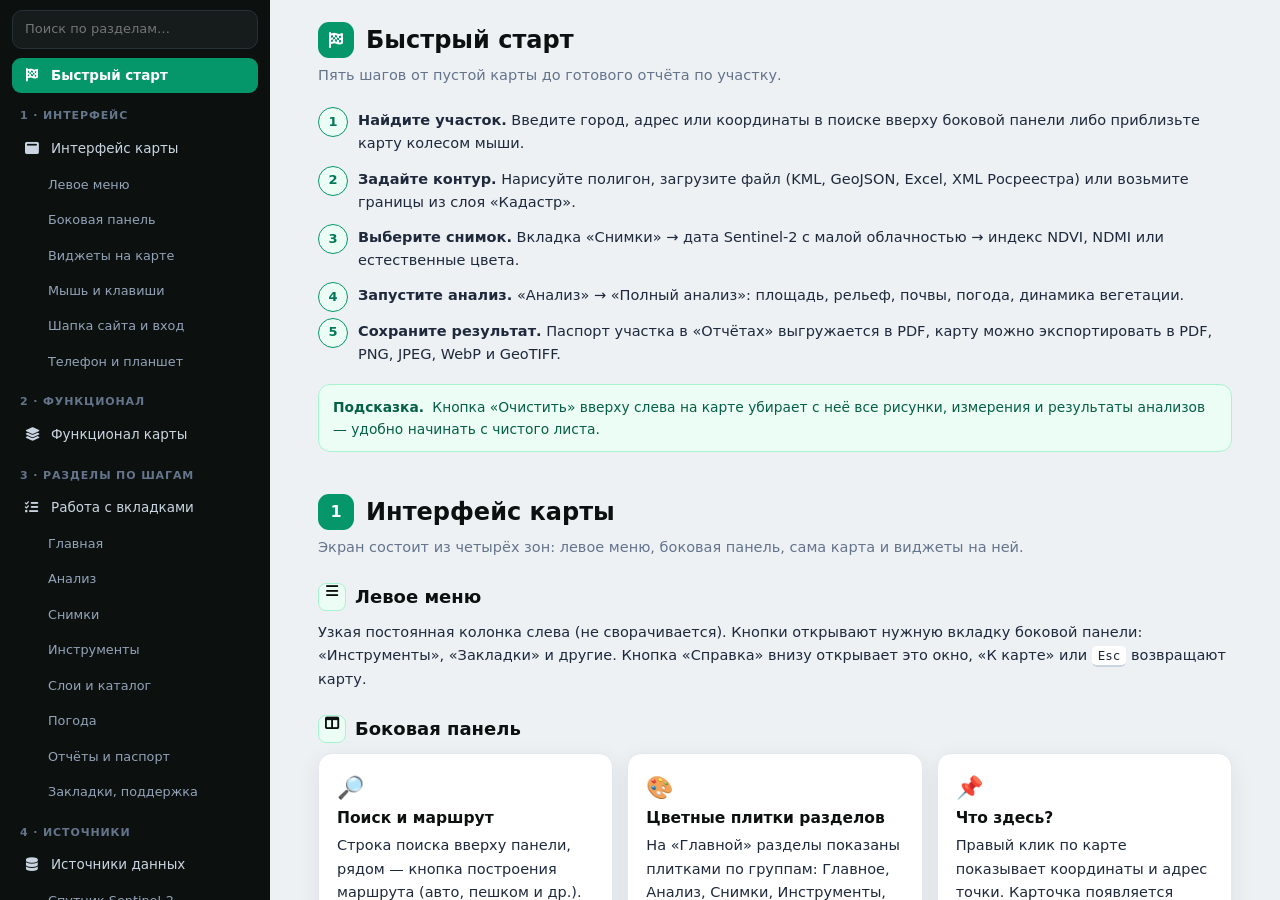
==== commit 8328ac61: "Add files via upload" ====
--- a/help.html
+++ b/help.html
@@ -60,7 +60,7 @@
         <li><b>Найдите участок.</b> Введите город, адрес или координаты в поиске вверху боковой панели либо приблизьте карту колесом мыши.</li>
         <li><b>Задайте контур.</b> Нарисуйте полигон, загрузите файл (KML, GeoJSON, Excel, XML Росреестра) или возьмите границы из слоя «Кадастр».</li>
         <li><b>Выберите снимок.</b> Вкладка «Снимки» → дата Sentinel-2 с малой облачностью → индекс NDVI, NDMI или естественные цвета.</li>
-        <li><b>Запустите анализ.</b> «Анализ» → «Анализ участка»: площадь, рельеф, почвы, погода, динамика вегетации.</li>
+        <li><b>Запустите анализ.</b> «Анализ» → «Полный анализ»: площадь, рельеф, почвы, погода, динамика вегетации.</li>
         <li><b>Сохраните результат.</b> Паспорт участка в «Отчётах» выгружается в PDF, карту можно экспортировать в PDF, PNG, JPEG, WebP и GeoTIFF.</li>
     </ol>
     <div class="h-tip"><b>Подсказка.</b> Кнопка «Очистить» вверху слева на карте убирает с неё все рисунки, измерения и результаты анализов — удобно начинать с чистого листа.</div>
@@ -79,7 +79,7 @@
         <div class="h-card"><span class="h-ic">🔎</span><h3>Поиск и маршрут</h3><p>Строка поиска вверху панели, рядом — кнопка построения маршрута (авто, пешком и др.). Там, где нет дорог, маршрут достраивается прямой пунктирной линией.</p></div>
         <div class="h-card"><span class="h-ic">🎨</span><h3>Цветные плитки разделов</h3><p>На «Главной» разделы показаны плитками по группам: Главное, Анализ, Снимки, Инструменты, Слои, Каталог данных, Погода. После выбора плитки остаётся стрелка «назад».</p></div>
         <div class="h-card"><span class="h-ic">📌</span><h3>Что здесь?</h3><p>Правый клик по карте показывает координаты и адрес точки. Карточка появляется только для выбранной точки и исчезает при следующем щелчке.</p></div>
-        <div class="h-card"><span class="h-ic">💬</span><h3>Подсказки</h3><p>Слайды подсказок закреплены внизу панели, выноски на элементах карты можно отключить («Поддержка» → «Показывать всплывающие подсказки»).</p></div>
+        <div class="h-card"><span class="h-ic">💬</span><h3>Подсказки</h3><p>Вращающаяся 3D-фигура с разделами закреплена внизу главной панели (наведите на узел — раскроется описание), выноски на элементах карты можно отключить («Поддержка» → «Показывать всплывающие подсказки»).</p></div>
     </div>
 
     <h3 class="h-sub" id="ui-widgets"><i class="fas fa-sliders">&#8203;</i>Виджеты на карте</h3>
@@ -168,7 +168,7 @@
     </ol>
 
     <h3 class="h-sub" id="st-analysis"><i>📊</i>Анализ</h3>
-    <div class="h-card" id="an-site"><h3>Анализ участка</h3>
+    <div class="h-card" id="an-site"><h3>Полный анализ</h3>
         <ol class="h-steps">
             <li>Загрузите контур значком загрузки рядом с инструментами рисования (KML, GeoJSON, Excel, XML Росреестра) или нарисуйте его.</li>
             <li>Проверьте площадь, периметр и число вершин в «Свойствах объекта».</li>
@@ -202,24 +202,63 @@
             <li>Переключайте естественные цвета и ложные (CIR).</li>
             <li>Нарисуйте область и скачайте цветной GeoTIFF.</li>
         </ol></div>
+    <div class="h-card" id="im-choose"><h3>Какой индекс выбрать</h3>
+        <p>Индексы считаются по снимкам Sentinel-2 (10–20 м) и отвечают на разные вопросы. Выберите по задаче:</p>
+        <div class="h-tw"><table>
+        <tr><th>Задача</th><th>Индекс</th><th>Когда лучше</th></tr>
+        <tr><td>Общее состояние и густота посева, зоны</td><td><a href="#im-ndvi">NDVI</a></td><td>Весь сезон, с кущения до цветения</td></tr>
+        <tr><td>Всходы, редкий покров, пропашные</td><td><a href="#im-savi">SAVI</a></td><td>До смыкания рядов</td></tr>
+        <tr><td>Азот, хлороз, подкормки</td><td><a href="#im-ndre">NDRE</a>, <a href="#im-gndvi">GNDVI</a></td><td>Густой посев, когда NDVI насыщен</td></tr>
+        <tr><td>Водный стресс, полив, сроки уборки</td><td><a href="#im-ndmi">NDMI</a></td><td>Жара и засуха, перед уборкой</td></tr>
+        <tr><td>Подтопления, вымокание</td><td><a href="#im-ndwi">NDWI</a></td><td>Весна, после ливней</td></tr>
+        <tr><td>Стерня, no-till, эрозия</td><td><a href="#im-ndti">NDTI</a></td><td>После уборки до всходов</td></tr>
+        <tr><td>Пожары, повреждения, сравнение дат</td><td><a href="#im-nbr">NBR</a>, <a href="#im-change">сравнение снимков</a></td><td>До и после события</td></tr>
+        </table></div>
+        <div class="h-tip"><b>Совет:</b> сочетайте индексы. Например, NDVI показал провал на участке — проверьте NDMI (засуха?), NDWI (вода?) и NDRE (азот?). Так причина находится быстрее.</div>
+        <div class="h-warn"><b>Важно:</b> индекс — подсказка, где смотреть, а не диагноз. Сравнивайте поля с одной культурой, фазой и датой, берите снимки с малой облачностью и подтверждайте причину осмотром в поле.</div></div>
     <div class="h-card" id="im-ndvi"><h3>NDVI — вегетационный индекс</h3>
         <ol class="h-steps">
-            <li>Выберите дату снимка и нарисуйте фигуру. Правка и добавление вершин — как в «Анализе участка»; вершины видны при повторном выборе фигуры.</li>
+            <li>Выберите дату снимка и нарисуйте фигуру. Правка и добавление вершин — как в «Полном анализе»; вершины видны при повторном выборе фигуры.</li>
             <li>Нажмите «Рассчитать по фигуре» — получите статистику индекса и зоны для дифференцированного внесения (число категорий по умолчанию 3, можно изменить).</li>
             <li>Для тонкого различия посевов включите подложку «Контрастный NDVI»: тот же индекс, но цвета растянуты на выбранный диапазон значений. Калькулятор считает статистику по полигону.</li>
             <li>Слой зон показывается на карте и скачивается; подложка меняется на обычные снимки Sentinel, чтобы цвета не сливались. В пределах участка отмечаются точки с аномальными выбросами NDVI.</li>
-        </ol></div>
+        </ol><div class="h-tw"><table><tr><th>Зачем</th><td>Главный показатель массы зелёной растительности и активности фотосинтеза. С него начинают любой анализ поля.</td></tr><tr><th>Как применяют</th><td><ul><li><b>Мониторинг развития:</b> снимки за сезон дают кривую вегетации — видно задержку всходов, отставание от соседних полей и прошлых лет.</li><li><b>Неоднородность поля:</b> зоны NDVI — основа карты-задания для дифференцированного внесения азота, семян, регуляторов роста и СЗР.</li><li><b>Проплешины и потери:</b> вымокание, выпревание, град, заморозки, повреждения вредителями — участки с провалом индекса отправляют на осмотр.</li><li><b>Прогноз урожайности:</b> чем выше и дольше держится пик NDVI, тем, как правило, выше биомасса и потенциал урожая.</li><li><b>Скаутинг:</b> точки аномалий подсказывают, куда ехать в первую очередь, и экономят время агронома.</li></ul></td></tr><tr><th>Как читать</th><td>Ориентиры: &lt;0,2 — почва, вода, стерня; 0,2–0,5 — всходы и слабый покров; 0,6–0,8 — развитые посевы. Важна динамика и сравнение с соседними полями той же культуры, а не одно число.</td></tr><tr><th>Ограничения</th><td>На очень густых посевах (&gt;0,8) индекс «насыщается» и перестаёт различать густоту — берите NDRE или GNDVI. Облака и тени искажают значения: выбирайте снимки с малой облачностью.</td></tr></table></div></div>
     <div class="h-card" id="im-ndmi"><h3>NDMI — влажность растительности</h3>
         <ol class="h-steps">
             <li>Выберите дату и посмотрите превью.</li>
             <li>Нарисуйте область — получите статистику индекса.</li>
             <li>Скачайте GeoTIFF. Низкие значения указывают на засуху и водный стресс.</li>
-        </ol></div>
+        </ol><div class="h-tw"><table><tr><th>Зачем</th><td>Показывает, сколько воды содержится в листьях, и выявляет водный стресс раньше, чем он виден по цвету или по NDVI.</td></tr><tr><th>Как применяют</th><td><ul><li><b>Полив:</b> решение, какие поля и участки поливать первыми, контроль равномерности работы дождевальных машин.</li><li><b>Засуха:</b> ранний сигнал, пока посев ещё зелёный и NDVI не упал.</li><li><b>Сроки уборки:</b> по высыханию посева оценивают готовность к уборке и десикации.</li><li><b>Кормовые травы и сенокосы:</b> выбор времени укоса по влажности массы.</li></ul></td></tr><tr><th>Как читать</th><td>Чем выше значение, тем больше влаги в листьях; значения около нуля и ниже — дефицит влаги. Сравнивайте участки одной культуры в одну дату.</td></tr><tr><th>Ограничения</th><td>Естественное созревание тоже снижает индекс — не принимайте его за засуху. Это влажность растений, а не почвы.</td></tr></table></div></div>
     <div class="h-card" id="im-nbr"><h3>NBR — состояние покрова</h3>
         <ol class="h-steps">
             <li>Выберите дату и область так же, как для NDVI.</li>
             <li>Сравните две даты: индекс показывает динамику сухой биомассы, угнетённых посевов и голой почвы.</li>
-        </ol></div>
+        </ol><div class="h-tw"><table><tr><th>Зачем</th><td>Использует коротковолновый ИК-канал B12, чувствительный к сухой биомассе и оголённой почве, — хорошо отделяет живую растительность от мёртвой и повреждённой.</td></tr><tr><th>Как применяют</th><td><ul><li><b>Пожары и палы:</b> оценка выгоревшей площади по разности «до» и «после».</li><li><b>Угнетённые посевы:</b> градобитие, засуха, болезни — снижение индекса на отдельных участках.</li><li><b>Голая почва и стерня:</b> контроль обработки и состояния земель после уборки.</li><li><b>Динамика:</b> сравнение двух дат в режиме «Сравнение снимков».</li></ul></td></tr><tr><th>Как читать</th><td>Высокие значения — здоровая живая биомасса; низкие и отрицательные — сухая растительность, гарь, оголённая почва.</td></tr><tr><th>Ограничения</th><td>Для текущей оценки густоты посева NDVI нагляднее; NBR полезнее при анализе повреждений и сравнении дат.</td></tr></table></div></div>
+    <div class="h-card" id="im-gndvi"><h3>GNDVI — Хлорофилл по зелёному каналу</h3>
+        <ol class="h-steps">
+            <li>Выберите дату и область так же, как для NDVI.</li>
+            <li>Хлорофилл и азотное питание: менее насыщается на густых посевах, чем NDVI. Формулу и шкалу смотрите в таблице индексов справки.</li>
+        </ol><div class="h-tw"><table><tr><th>Зачем</th><td>Вместо красного канала использует зелёный (B3), который чувствительнее к содержанию хлорофилла, а значит, к обеспеченности растений азотом.</td></tr><tr><th>Как применяют</th><td><ul><li><b>Подкормки азотом</b> во второй половине вегетации, когда посев загустел.</li><li><b>Оценка густых посевов</b> (кукуруза, подсолнечник, рапс, пшеница в кущении–колошении), где NDVI уже не различает поля.</li><li><b>Выявление хлороза</b> и неравномерного питания внутри поля.</li></ul></td></tr><tr><th>Как читать</th><td>Чем выше значение, тем больше хлорофилла; провалы на фоне соседних участков — повод проверить питание. Сравнивайте только одну культуру и одну дату.</td></tr><tr><th>Ограничения</th><td>Для ранней диагностики азота точнее NDRE; на всходах малоинформативен — используйте SAVI.</td></tr></table></div></div>
+    <div class="h-card" id="im-ndre"><h3>NDRE — Азот и хлорофилл (Red Edge)</h3>
+        <ol class="h-steps">
+            <li>Выберите дату и область так же, как для NDVI.</li>
+            <li>Азот и хлорофилл по каналу Red Edge: ранний сигнал нехватки азота. Формулу и шкалу смотрите в таблице индексов справки.</li>
+        </ol><div class="h-tw"><table><tr><th>Зачем</th><td>Канал Red Edge (B5) проникает глубже в листовой полог, поэтому индекс остаётся чувствительным на сомкнутых посевах и раньше других реагирует на нехватку азота.</td></tr><tr><th>Как применяют</th><td><ul><li><b>Ранняя диагностика дефицита азота</b> и хлороза — за недели до видимых признаков.</li><li><b>Дифференцированная азотная подкормка:</b> зоны NDRE → карта-задание с разными нормами по участкам.</li><li><b>Контроль эффекта подкормки:</b> сравнение снимков до и после внесения.</li><li><b>Оценка качества зерна:</b> на озимой пшенице обеспеченность азотом связана с белком.</li></ul></td></tr><tr><th>Как читать</th><td>Низкие значения на фоне соседних зон — недостаток хлорофилла и азота; высокие — хорошая обеспеченность. Шкала в приложении: 0–0,7.</td></tr><tr><th>Ограничения</th><td>Канал B5 имеет разрешение 20 м (на карте приводится к 10 м), поэтому детали грубее. На редких всходах малоинформативен — берите SAVI или NDVI.</td></tr></table></div></div>
+    <div class="h-card" id="im-savi"><h3>SAVI — Вегетация с поправкой на почву</h3>
+        <ol class="h-steps">
+            <li>Выберите дату и область так же, как для NDVI.</li>
+            <li>Вегетация с поправкой на почву: всходы и редкий покров. Формулу и шкалу смотрите в таблице индексов справки.</li>
+        </ol><div class="h-tw"><table><tr><th>Зачем</th><td>NDVI зависит от цвета и влажности почвы, когда растения ещё не закрыли её. SAVI вводит поправку на фон почвы, поэтому надёжнее на редком покрове.</td></tr><tr><th>Как применяют</th><td><ul><li><b>Всходы:</b> оценка всхожести и равномерности, решение о пересеве.</li><li><b>Пропашные культуры</b> (кукуруза, подсолнечник, свёкла, картофель) до смыкания рядов.</li><li><b>Сады и виноградники</b> с межрядьями без покрова.</li><li><b>Засушливые районы</b> со светлыми почвами и редкой растительностью.</li><li><b>Сравнение полей</b> с разным цветом почвы без перекоса.</li></ul></td></tr><tr><th>Как читать</th><td>Шкала такая же, как у NDVI, но голая почва даёт значения ближе к нулю. Рост индекса по датам — рост покрова.</td></tr><tr><th>Ограничения</th><td>На густом пологе почти не отличается от NDVI, поэтому после смыкания посевов переходите на NDVI, GNDVI или NDRE.</td></tr></table></div></div>
+    <div class="h-card" id="im-ndwi"><h3>NDWI — Вода и переувлажнение</h3>
+        <ol class="h-steps">
+            <li>Выберите дату и область так же, как для NDVI.</li>
+            <li>Вода и переувлажнение: мокрая почва, подтопления, водоёмы. Формулу и шкалу смотрите в таблице индексов справки.</li>
+        </ol><div class="h-tw"><table><tr><th>Зачем</th><td>Выделяет открытую воду и избыточно увлажнённые участки по соотношению зелёного канала и ближнего ИК.</td></tr><tr><th>Как применяют</th><td><ul><li><b>Подтопления и талые воды:</b> где и сколько воды стоит после ливней и снеготаяния.</li><li><b>Вымокание озимых и всходов:</b> понижения, потовины, блюдца.</li><li><b>Проходимость:</b> какие участки не пустят технику — вместе с прогнозом в разделе «Ветер и окна работ».</li><li><b>Водоёмы:</b> пруды, оросительные ёмкости, их контур и наполнение.</li><li><b>Дренаж:</b> участки, где нужна мелиорация и отвод воды.</li></ul></td></tr><tr><th>Как читать</th><td>Значения выше нуля — открытая вода; около нуля — очень влажная почва или поверхность; отрицательные — сухие участки и густая растительность.</td></tr><tr><th>Ограничения</th><td>Тени от облаков и рельефа могут давать ложные «водные» пятна. Не путайте с NDMI: NDWI показывает воду на поверхности, NDMI — влагу в листьях.</td></tr></table></div></div>
+    <div class="h-card" id="im-ndti"><h3>NDTI — Растительные остатки, стерня</h3>
+        <ol class="h-steps">
+            <li>Выберите дату и область так же, как для NDVI.</li>
+            <li>Растительные остатки: стерня и no-till. Формулу и шкалу смотрите в таблице индексов справки.</li>
+        </ol><div class="h-tw"><table><tr><th>Зачем</th><td>Различает растительные остатки (стерня, солома) и голую почву, используя два коротковолновых ИК-канала (B11 и B12).</td></tr><tr><th>Как применяют</th><td><ul><li><b>No-till и mini-till:</b> оценка покрытия поля остатками после уборки.</li><li><b>Защита от эрозии:</b> участки с недостаточным покровом, где почва уязвима для ветра и воды.</li><li><b>Контроль обработки:</b> видно, где поле вспахано, а где оставлена стерня.</li><li><b>Планирование посева:</b> выбор техники и режима по состоянию остатков.</li></ul></td></tr><tr><th>Как читать</th><td>Чем выше значение, тем больше остатков на поверхности; низкие — вспаханная или голая почва. Шкала в приложении: от −0,1 до 0,3.</td></tr><tr><th>Ограничения</th><td>Работает в период без зелёного покрова — между уборкой и всходами. Влажная почва и тени искажают значения, берите снимки после сухой погоды.</td></tr></table></div></div>
     <div class="h-card" id="im-change"><h3>Сравнение снимков</h3>
         <ol class="h-steps">
             <li>Выберите две даты — карта делится на две части (шторка).</li>
@@ -393,9 +432,14 @@
     </table></div>
     <div class="h-tw"><table>
         <tr><th>Индекс</th><th>Формула</th><th>Показывает</th></tr>
-        <tr><td>NDVI</td><td><code>(B8 − B4) / (B8 + B4)</code></td><td>Густоту и здоровье растительности: &lt;0,2 — почва и вода, 0,2–0,5 — всходы и слабый покров, &gt;0,6 — развитые посевы</td></tr>
-        <tr><td>NDMI</td><td><code>(B8 − B11) / (B8 + B11)</code></td><td>Содержание влаги в листьях, водный стресс</td></tr>
-        <tr><td>NBR</td><td><code>(B8 − B12) / (B8 + B12)</code></td><td>Состояние покрова: сухая биомасса, угнетённые посевы, голая почва</td></tr>
+        <tr><td><a href="#im-ndvi">NDVI</a></td><td><code>(B8 − B4) / (B8 + B4)</code></td><td>Густоту и здоровье растительности: &lt;0,2 — почва и вода, 0,2–0,5 — всходы и слабый покров, &gt;0,6 — развитые посевы</td></tr>
+        <tr><td><a href="#im-ndmi">NDMI</a></td><td><code>(B8 − B11) / (B8 + B11)</code></td><td>Содержание влаги в листьях, водный стресс</td></tr>
+        <tr><td><a href="#im-nbr">NBR</a></td><td><code>(B8 − B12) / (B8 + B12)</code></td><td>Состояние покрова: сухая биомасса, угнетённые посевы, голая почва</td></tr>
+        <tr><td><a href="#im-gndvi">GNDVI</a></td><td><code>(B8 − B3) / (B8 + B3)</code></td><td>Хлорофилл и азотное питание; меньше насыщается на густых посевах</td></tr>
+        <tr><td><a href="#im-ndre">NDRE</a></td><td><code>(B8 − B5) / (B8 + B5)</code></td><td>Ранняя диагностика нехватки азота и хлороза (Red Edge)</td></tr>
+        <tr><td><a href="#im-savi">SAVI</a></td><td><code>1,5 · (B8 − B4) / (B8 + B4 + 0,5)</code></td><td>Вегетация с поправкой на фон почвы: всходы, редкий покров</td></tr>
+        <tr><td><a href="#im-ndwi">NDWI</a></td><td><code>(B3 − B8) / (B3 + B8)</code></td><td>Открытая вода, переувлажнение, мокрая почва</td></tr>
+        <tr><td><a href="#im-ndti">NDTI</a></td><td><code>(B11 − B12) / (B11 + B12)</code></td><td>Растительные остатки и стерня (no-till)</td></tr>
         <tr><td>CIR</td><td>B8, B4, B3 → R, G, B</td><td>Ложные цвета: растительность выглядит красной</td></tr>
     </table></div>
 
@@ -446,7 +490,7 @@
 <tr><td><kbd>Esc</kbd> при выборе точки маршрута</td><td>Отменить выбор точки на карте</td></tr>
 <tr><td><kbd>Enter</kbd> в поле кадастрового номера</td><td>Найти участок по кадастровому номеру</td></tr>
 </table></div>
-<h3 class="h-sub" style="font-size:16px">Рисование контура участка (раздел «Анализ участка»)</h3>
+<h3 class="h-sub" style="font-size:16px">Рисование контура участка (раздел «Полный анализ»)</h3>
 <div class="h-tw"><table>
 <tr><th style="width:42%">Клавиши</th><th>Действие</th></tr>
 <tr><td><kbd>P</kbd></td><td>Полигон</td></tr>
